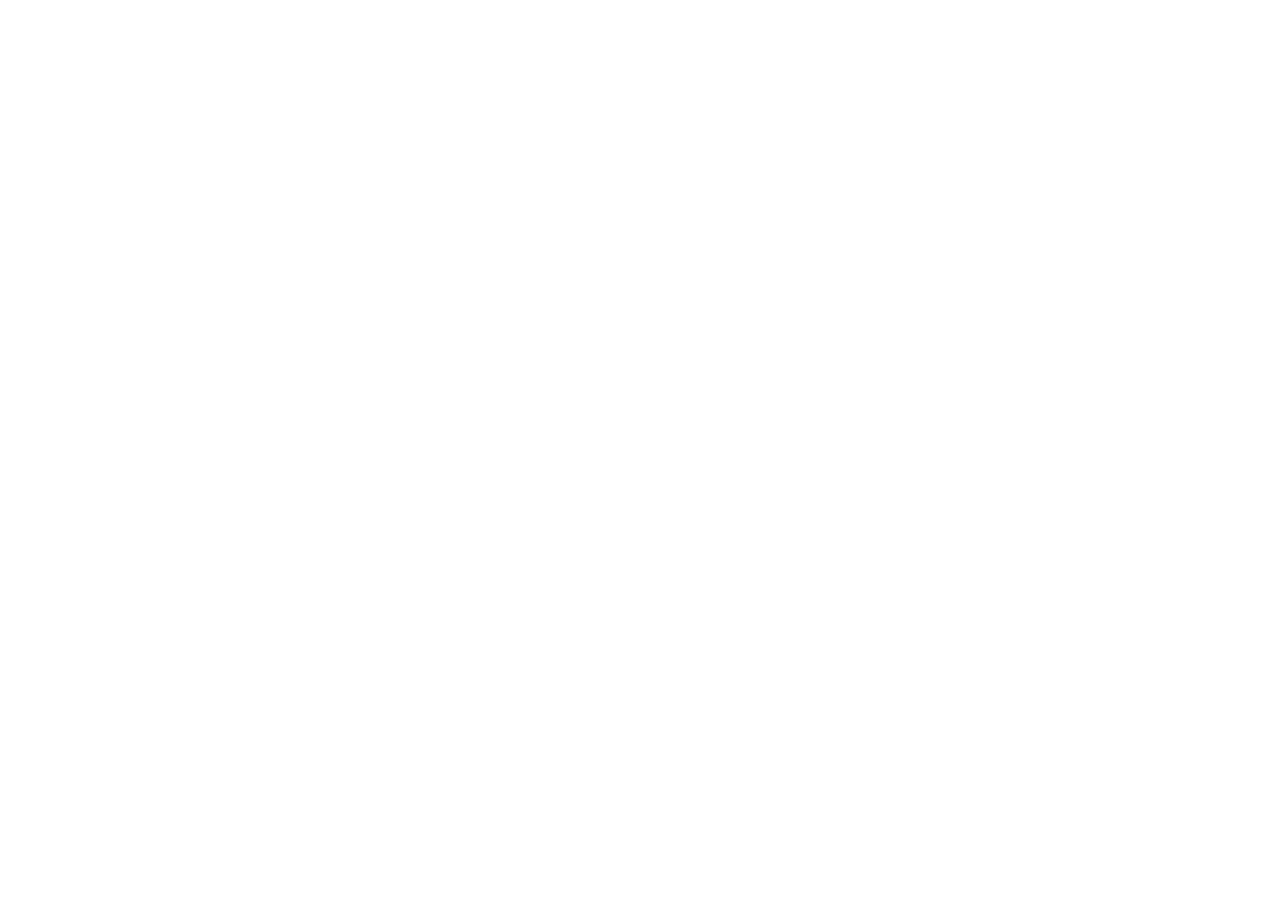
==== index.html @ c26d5386 "init project" ====
<!DOCTYPE html>
<html lang="en">
<head>
    <meta charset="UTF-8">
    <meta http-equiv="X-UA-Compatible" content="IE=edge">
    <meta name="viewport" content="width=device-width, initial-scale=1.0">
    <title>Document</title>
</head>
<body>
    
</body>
</html>
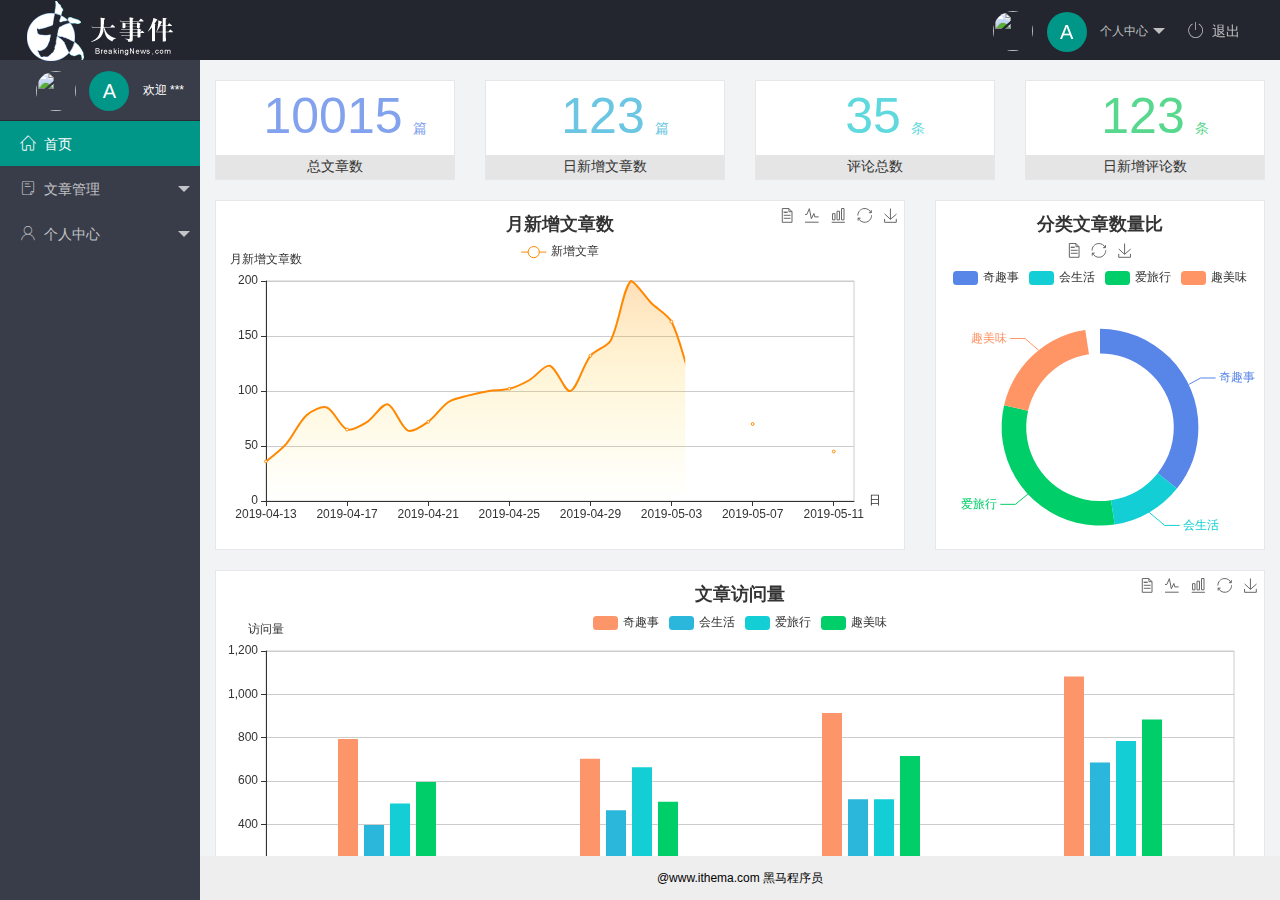
==== commit 03eaab4e: "完成了主页功能的开发" ====
--- a/index.html
+++ b/index.html
@@ -1,12 +1,110 @@
 <!DOCTYPE html>
 <html lang="en">
+
 <head>
     <meta charset="UTF-8">
     <meta http-equiv="X-UA-Compatible" content="IE=edge">
     <meta name="viewport" content="width=device-width, initial-scale=1.0">
     <title>Document</title>
+    <link rel="stylesheet" href="assets/lib/layui/css/layui.css">
+    <link rel="stylesheet" href="assets/css/index.css">
+    <link rel="stylesheet" href="assets/fonts/iconfont.css">
 </head>
+
 <body>
-    
+
+    <body>
+        <div class="layui-layout layui-layout-admin">
+            <div class="layui-header">
+                <div class="layui-logo layui-hide-xs"><img src="/assets/images/logo.png" alt=""></div>
+                <!-- 头部区域（可配合layui 已有的水平导航） -->
+                <ul class="layui-nav layui-layout-left">
+                    <!-- 移动端显示 -->
+                    <li class="layui-nav-item layui-show-xs-inline-block layui-hide-sm" lay-header-event="menuLeft">
+                        <i class="layui-icon layui-icon-spread-left"></i>
+                    </li>
+
+                    <li class="layui-nav-item">
+                        <dl class="layui-nav-child">
+                            <dd><a href="">menu 11</a></dd>
+                            <dd><a href="">menu 22</a></dd>
+                            <dd><a href="">menu 33</a></dd>
+                        </dl>
+                    </li>
+                </ul>
+                <ul class="layui-nav layui-layout-right">
+                    <li class="layui-nav-item layui-hide layui-show-md-inline-block">
+                        <a href="javascript:;" class="userinfo">
+                            <img src="//tva1.sinaimg.cn/crop.0.0.118.118.180/5db11ff4gw1e77d3nqrv8j203b03cweg.jpg"
+                                class="layui-nav-img">
+                                <span class="text-avatar">A</span>
+                            个人中心
+                        </a>
+                        <dl class="layui-nav-child">
+                            <dd><a href="">基本资料</a></dd>
+                            <dd><a href="">更换头像</a></dd>
+                            <dd><a href="">重置密码</a></dd>
+                        </dl>
+                    </li>
+                    <li class="layui-nav-item" lay-header-event="menuRight" lay-unselect>
+                        <a href="javascript:;" id="btnLogout">
+                            <span class="iconfont icon-tuichu"></span>退出
+                        </a>
+                    </li>
+                </ul>
+            </div>
+
+            <div class="layui-side layui-bg-black">
+                <div class="layui-side-scroll">
+                    <!-- 用户图片头像区域 -->
+                    <div class="userinfo">
+                        <img src="//tva1.sinaimg.cn/crop.0.0.118.118.180/5db11ff4gw1e77d3nqrv8j203b03cweg.jpg"
+                            class="layui-nav-img">
+                            <span class="text-avatar">A</span>
+                      <span id="welcome">欢迎 ***</span>
+                    </div>
+                    <!-- 左侧导航区域（可配合layui已有的垂直导航） -->
+                    <ul class="layui-nav layui-nav-tree" lay-filter="test" lay-shrink="all">
+                        <!-- lay-shrink="all保证同一时间展开一个元素 -->
+                        <li class="layui-nav-item layui-this"><a href="/home/dashboard.html" target="fm"><span class="iconfont icon-home"></span>首页</a></li>
+                        <li class="layui-nav-item">
+                            <a class="" href="javascript:;"><span class="iconfont icon-16"></span>文章管理</a>
+                            <dl class="layui-nav-child">
+                                <dd><a href="javascript:;"><i class="layui-icon layui-icon-app"></i> 文章类别</a></dd>
+                                <dd><a href="javascript:;"><i class="layui-icon layui-icon-app"></i> 文章列表</a></dd>
+                                <dd><a href="javascript:;"><i class="layui-icon layui-icon-app"></i> 发布文章</a></dd>
+                            </dl>
+                        </li>
+                        <li class="layui-nav-item">
+                            <a href="javascript:;"><span class="iconfont icon-user"></span>个人中心</a>
+                            <dl class="layui-nav-child">
+                                <dd><a href="javascript:;"><i class="layui-icon layui-icon-app"></i> 基本资料</a></dd>
+                                <dd><a href="javascript:;"><i class="layui-icon layui-icon-app"></i> 更换头像</a></dd>
+                                <dd><a href="javascript:;"><i class="layui-icon layui-icon-app"></i> 重置密码</a></dd>
+                            </dl>
+                        </li>
+      
+                    </ul>
+                </div>
+            </div>
+
+            <div class="layui-body">
+                <!-- 内容主体区域 -->
+                <iframe src="/home/dashboard.html" name="fm" frameborder="0"></iframe>
+            </div>
+
+            <div class="layui-footer">
+                <!-- 底部固定区域 -->
+                @www.ithema.com 黑马程序员
+            </div>
+        </div>
+        <!-- 导入layui的js -->
+        <script src="/assets/lib/layui/layui.all.js"></script>
+        <script src="/assets/lib/jquery.js"></script>
+        <script src="/assets/js/baseAPI.js"></script>
+        <script src="/assets/js/index.js"></script>
+
+    </body>
 </body>
+
 </html>--- a/assets/lib/layui/css/layui.css
+++ b/assets/lib/layui/css/layui.css
@@ -0,0 +1,2 @@
+/** layui-v2.5.5 MIT License By https://www.layui.com */
+ .layui-inline,img{display:inline-block;vertical-align:middle}h1,h2,h3,h4,h5,h6{font-weight:400}.layui-edge,.layui-header,.layui-inline,.layui-main{position:relative}.layui-body,.layui-edge,.layui-elip{overflow:hidden}.layui-btn,.layui-edge,.layui-inline,img{vertical-align:middle}.layui-btn,.layui-disabled,.layui-icon,.layui-unselect{-moz-user-select:none;-webkit-user-select:none;-ms-user-select:none}.layui-elip,.layui-form-checkbox span,.layui-form-pane .layui-form-label{text-overflow:ellipsis;white-space:nowrap}.layui-breadcrumb,.layui-tree-btnGroup{visibility:hidden}blockquote,body,button,dd,div,dl,dt,form,h1,h2,h3,h4,h5,h6,input,li,ol,p,pre,td,textarea,th,ul{margin:0;padding:0;-webkit-tap-highlight-color:rgba(0,0,0,0)}a:active,a:hover{outline:0}img{border:none}li{list-style:none}table{border-collapse:collapse;border-spacing:0}h4,h5,h6{font-size:100%}button,input,optgroup,option,select,textarea{font-family:inherit;font-size:inherit;font-style:inherit;font-weight:inherit;outline:0}pre{white-space:pre-wrap;white-space:-moz-pre-wrap;white-space:-pre-wrap;white-space:-o-pre-wrap;word-wrap:break-word}body{line-height:24px;font:14px Helvetica Neue,Helvetica,PingFang SC,Tahoma,Arial,sans-serif}hr{height:1px;margin:10px 0;border:0;clear:both}a{color:#333;text-decoration:none}a:hover{color:#777}a cite{font-style:normal;*cursor:pointer}.layui-border-box,.layui-border-box *{box-sizing:border-box}.layui-box,.layui-box *{box-sizing:content-box}.layui-clear{clear:both;*zoom:1}.layui-clear:after{content:'\20';clear:both;*zoom:1;display:block;height:0}.layui-inline{*display:inline;*zoom:1}.layui-edge{display:inline-block;width:0;height:0;border-width:6px;border-style:dashed;border-color:transparent}.layui-edge-top{top:-4px;border-bottom-color:#999;border-bottom-style:solid}.layui-edge-right{border-left-color:#999;border-left-style:solid}.layui-edge-bottom{top:2px;border-top-color:#999;border-top-style:solid}.layui-edge-left{border-right-color:#999;border-right-style:solid}.layui-disabled,.layui-disabled:hover{color:#d2d2d2!important;cursor:not-allowed!important}.layui-circle{border-radius:100%}.layui-show{display:block!important}.layui-hide{display:none!important}@font-face{font-family:layui-icon;src:url(../font/iconfont.eot?v=250);src:url(../font/iconfont.eot?v=250#iefix) format('embedded-opentype'),url(../font/iconfont.woff2?v=250) format('woff2'),url(../font/iconfont.woff?v=250) format('woff'),url(../font/iconfont.ttf?v=250) format('truetype'),url(../font/iconfont.svg?v=250#layui-icon) format('svg')}.layui-icon{font-family:layui-icon!important;font-size:16px;font-style:normal;-webkit-font-smoothing:antialiased;-moz-osx-font-smoothing:grayscale}.layui-icon-reply-fill:before{content:"\e611"}.layui-icon-set-fill:before{content:"\e614"}.layui-icon-menu-fill:before{content:"\e60f"}.layui-icon-search:before{content:"\e615"}.layui-icon-share:before{content:"\e641"}.layui-icon-set-sm:before{content:"\e620"}.layui-icon-engine:before{content:"\e628"}.layui-icon-close:before{content:"\1006"}.layui-icon-close-fill:before{content:"\1007"}.layui-icon-chart-screen:before{content:"\e629"}.layui-icon-star:before{content:"\e600"}.layui-icon-circle-dot:before{content:"\e617"}.layui-icon-chat:before{content:"\e606"}.layui-icon-release:before{content:"\e609"}.layui-icon-list:before{content:"\e60a"}.layui-icon-chart:before{content:"\e62c"}.layui-icon-ok-circle:before{content:"\1005"}.layui-icon-layim-theme:before{content:"\e61b"}.layui-icon-table:before{content:"\e62d"}.layui-icon-right:before{content:"\e602"}.layui-icon-left:before{content:"\e603"}.layui-icon-cart-simple:before{content:"\e698"}.layui-icon-face-cry:before{content:"\e69c"}.layui-icon-face-smile:before{content:"\e6af"}.layui-icon-survey:before{content:"\e6b2"}.layui-icon-tree:before{content:"\e62e"}.layui-icon-upload-circle:before{content:"\e62f"}.layui-icon-add-circle:before{content:"\e61f"}.layui-icon-download-circle:before{content:"\e601"}.layui-icon-templeate-1:before{content:"\e630"}.layui-icon-util:before{content:"\e631"}.layui-icon-face-surprised:before{content:"\e664"}.layui-icon-edit:before{content:"\e642"}.layui-icon-speaker:before{content:"\e645"}.layui-icon-down:before{content:"\e61a"}.layui-icon-file:before{content:"\e621"}.layui-icon-layouts:before{content:"\e632"}.layui-icon-rate-half:before{content:"\e6c9"}.layui-icon-add-circle-fine:before{content:"\e608"}.layui-icon-prev-circle:before{content:"\e633"}.layui-icon-read:before{content:"\e705"}.layui-icon-404:before{content:"\e61c"}.layui-icon-carousel:before{content:"\e634"}.layui-icon-help:before{content:"\e607"}.layui-icon-code-circle:before{content:"\e635"}.layui-icon-water:before{content:"\e636"}.layui-icon-username:before{content:"\e66f"}.layui-icon-find-fill:before{content:"\e670"}.layui-icon-about:before{content:"\e60b"}.layui-icon-location:before{content:"\e715"}.layui-icon-up:before{content:"\e619"}.layui-icon-pause:before{content:"\e651"}.layui-icon-date:before{content:"\e637"}.layui-icon-layim-uploadfile:before{content:"\e61d"}.layui-icon-delete:before{content:"\e640"}.layui-icon-play:before{content:"\e652"}.layui-icon-top:before{content:"\e604"}.layui-icon-friends:before{content:"\e612"}.layui-icon-refresh-3:before{content:"\e9aa"}.layui-icon-ok:before{content:"\e605"}.layui-icon-layer:before{content:"\e638"}.layui-icon-face-smile-fine:before{content:"\e60c"}.layui-icon-dollar:before{content:"\e659"}.layui-icon-group:before{content:"\e613"}.layui-icon-layim-download:before{content:"\e61e"}.layui-icon-picture-fine:before{content:"\e60d"}.layui-icon-link:before{content:"\e64c"}.layui-icon-diamond:before{content:"\e735"}.layui-icon-log:before{content:"\e60e"}.layui-icon-rate-solid:before{content:"\e67a"}.layui-icon-fonts-del:before{content:"\e64f"}.layui-icon-unlink:before{content:"\e64d"}.layui-icon-fonts-clear:before{content:"\e639"}.layui-icon-triangle-r:before{content:"\e623"}.layui-icon-circle:before{content:"\e63f"}.layui-icon-radio:before{content:"\e643"}.layui-icon-align-center:before{content:"\e647"}.layui-icon-align-right:before{content:"\e648"}.layui-icon-align-left:before{content:"\e649"}.layui-icon-loading-1:before{content:"\e63e"}.layui-icon-return:before{content:"\e65c"}.layui-icon-fonts-strong:before{content:"\e62b"}.layui-icon-upload:before{content:"\e67c"}.layui-icon-dialogue:before{content:"\e63a"}.layui-icon-video:before{content:"\e6ed"}.layui-icon-headset:before{content:"\e6fc"}.layui-icon-cellphone-fine:before{content:"\e63b"}.layui-icon-add-1:before{content:"\e654"}.layui-icon-face-smile-b:before{content:"\e650"}.layui-icon-fonts-html:before{content:"\e64b"}.layui-icon-form:before{content:"\e63c"}.layui-icon-cart:before{content:"\e657"}.layui-icon-camera-fill:before{content:"\e65d"}.layui-icon-tabs:before{content:"\e62a"}.layui-icon-fonts-code:before{content:"\e64e"}.layui-icon-fire:before{content:"\e756"}.layui-icon-set:before{content:"\e716"}.layui-icon-fonts-u:before{content:"\e646"}.layui-icon-triangle-d:before{content:"\e625"}.layui-icon-tips:before{content:"\e702"}.layui-icon-picture:before{content:"\e64a"}.layui-icon-more-vertical:before{content:"\e671"}.layui-icon-flag:before{content:"\e66c"}.layui-icon-loading:before{content:"\e63d"}.layui-icon-fonts-i:before{content:"\e644"}.layui-icon-refresh-1:before{content:"\e666"}.layui-icon-rmb:before{content:"\e65e"}.layui-icon-home:before{content:"\e68e"}.layui-icon-user:before{content:"\e770"}.layui-icon-notice:before{content:"\e667"}.layui-icon-login-weibo:before{content:"\e675"}.layui-icon-voice:before{content:"\e688"}.layui-icon-upload-drag:before{content:"\e681"}.layui-icon-login-qq:before{content:"\e676"}.layui-icon-snowflake:before{content:"\e6b1"}.layui-icon-file-b:before{content:"\e655"}.layui-icon-template:before{content:"\e663"}.layui-icon-auz:before{content:"\e672"}.layui-icon-console:before{content:"\e665"}.layui-icon-app:before{content:"\e653"}.layui-icon-prev:before{content:"\e65a"}.layui-icon-website:before{content:"\e7ae"}.layui-icon-next:before{content:"\e65b"}.layui-icon-component:before{content:"\e857"}.layui-icon-more:before{content:"\e65f"}.layui-icon-login-wechat:before{content:"\e677"}.layui-icon-shrink-right:before{content:"\e668"}.layui-icon-spread-left:before{content:"\e66b"}.layui-icon-camera:before{content:"\e660"}.layui-icon-note:before{content:"\e66e"}.layui-icon-refresh:before{content:"\e669"}.layui-icon-female:before{content:"\e661"}.layui-icon-male:before{content:"\e662"}.layui-icon-password:before{content:"\e673"}.layui-icon-senior:before{content:"\e674"}.layui-icon-theme:before{content:"\e66a"}.layui-icon-tread:before{content:"\e6c5"}.layui-icon-praise:before{content:"\e6c6"}.layui-icon-star-fill:before{content:"\e658"}.layui-icon-rate:before{content:"\e67b"}.layui-icon-template-1:before{content:"\e656"}.layui-icon-vercode:before{content:"\e679"}.layui-icon-cellphone:before{content:"\e678"}.layui-icon-screen-full:before{content:"\e622"}.layui-icon-screen-restore:before{content:"\e758"}.layui-icon-cols:before{content:"\e610"}.layui-icon-export:before{content:"\e67d"}.layui-icon-print:before{content:"\e66d"}.layui-icon-slider:before{content:"\e714"}.layui-icon-addition:before{content:"\e624"}.layui-icon-subtraction:before{content:"\e67e"}.layui-icon-service:before{content:"\e626"}.layui-icon-transfer:before{content:"\e691"}.layui-main{width:1140px;margin:0 auto}.layui-header{z-index:1000;height:60px}.layui-header a:hover{transition:all .5s;-webkit-transition:all .5s}.layui-side{position:fixed;left:0;top:0;bottom:0;z-index:999;width:200px;overflow-x:hidden}.layui-side-scroll{position:relative;width:220px;height:100%;overflow-x:hidden}.layui-body{position:absolute;left:200px;right:0;top:0;bottom:0;z-index:998;width:auto;overflow-y:auto;box-sizing:border-box}.layui-layout-body{overflow:hidden}.layui-layout-admin .layui-header{background-color:#23262E}.layui-layout-admin .layui-side{top:60px;width:200px;overflow-x:hidden}.layui-layout-admin .layui-body{position:fixed;top:60px;bottom:44px}.layui-layout-admin .layui-main{width:auto;margin:0 15px}.layui-layout-admin .layui-footer{position:fixed;left:200px;right:0;bottom:0;height:44px;line-height:44px;padding:0 15px;background-color:#eee}.layui-layout-admin .layui-logo{position:absolute;left:0;top:0;width:200px;height:100%;line-height:60px;text-align:center;color:#009688;font-size:16px}.layui-layout-admin .layui-header .layui-nav{background:0 0}.layui-layout-left{position:absolute!important;left:200px;top:0}.layui-layout-right{position:absolute!important;right:0;top:0}.layui-container{position:relative;margin:0 auto;padding:0 15px;box-sizing:border-box}.layui-fluid{position:relative;margin:0 auto;padding:0 15px}.layui-row:after,.layui-row:before{content:'';display:block;clear:both}.layui-col-lg1,.layui-col-lg10,.layui-col-lg11,.layui-col-lg12,.layui-col-lg2,.layui-col-lg3,.layui-col-lg4,.layui-col-lg5,.layui-col-lg6,.layui-col-lg7,.layui-col-lg8,.layui-col-lg9,.layui-col-md1,.layui-col-md10,.layui-col-md11,.layui-col-md12,.layui-col-md2,.layui-col-md3,.layui-col-md4,.layui-col-md5,.layui-col-md6,.layui-col-md7,.layui-col-md8,.layui-col-md9,.layui-col-sm1,.layui-col-sm10,.layui-col-sm11,.layui-col-sm12,.layui-col-sm2,.layui-col-sm3,.layui-col-sm4,.layui-col-sm5,.layui-col-sm6,.layui-col-sm7,.layui-col-sm8,.layui-col-sm9,.layui-col-xs1,.layui-col-xs10,.layui-col-xs11,.layui-col-xs12,.layui-col-xs2,.layui-col-xs3,.layui-col-xs4,.layui-col-xs5,.layui-col-xs6,.layui-col-xs7,.layui-col-xs8,.layui-col-xs9{position:relative;display:block;box-sizing:border-box}.layui-col-xs1,.layui-col-xs10,.layui-col-xs11,.layui-col-xs12,.layui-col-xs2,.layui-col-xs3,.layui-col-xs4,.layui-col-xs5,.layui-col-xs6,.layui-col-xs7,.layui-col-xs8,.layui-col-xs9{float:left}.layui-col-xs1{width:8.33333333%}.layui-col-xs2{width:16.66666667%}.layui-col-xs3{width:25%}.layui-col-xs4{width:33.33333333%}.layui-col-xs5{width:41.66666667%}.layui-col-xs6{width:50%}.layui-col-xs7{width:58.33333333%}.layui-col-xs8{width:66.66666667%}.layui-col-xs9{width:75%}.layui-col-xs10{width:83.33333333%}.layui-col-xs11{width:91.66666667%}.layui-col-xs12{width:100%}.layui-col-xs-offset1{margin-left:8.33333333%}.layui-col-xs-offset2{margin-left:16.66666667%}.layui-col-xs-offset3{margin-left:25%}.layui-col-xs-offset4{margin-left:33.33333333%}.layui-col-xs-offset5{margin-left:41.66666667%}.layui-col-xs-offset6{margin-left:50%}.layui-col-xs-offset7{margin-left:58.33333333%}.layui-col-xs-offset8{margin-left:66.66666667%}.layui-col-xs-offset9{margin-left:75%}.layui-col-xs-offset10{margin-left:83.33333333%}.layui-col-xs-offset11{margin-left:91.66666667%}.layui-col-xs-offset12{margin-left:100%}@media screen and (max-width:768px){.layui-hide-xs{display:none!important}.layui-show-xs-block{display:block!important}.layui-show-xs-inline{display:inline!important}.layui-show-xs-inline-block{display:inline-block!important}}@media screen and (min-width:768px){.layui-container{width:750px}.layui-hide-sm{display:none!important}.layui-show-sm-block{display:block!important}.layui-show-sm-inline{display:inline!important}.layui-show-sm-inline-block{display:inline-block!important}.layui-col-sm1,.layui-col-sm10,.layui-col-sm11,.layui-col-sm12,.layui-col-sm2,.layui-col-sm3,.layui-col-sm4,.layui-col-sm5,.layui-col-sm6,.layui-col-sm7,.layui-col-sm8,.layui-col-sm9{float:left}.layui-col-sm1{width:8.33333333%}.layui-col-sm2{width:16.66666667%}.layui-col-sm3{width:25%}.layui-col-sm4{width:33.33333333%}.layui-col-sm5{width:41.66666667%}.layui-col-sm6{width:50%}.layui-col-sm7{width:58.33333333%}.layui-col-sm8{width:66.66666667%}.layui-col-sm9{width:75%}.layui-col-sm10{width:83.33333333%}.layui-col-sm11{width:91.66666667%}.layui-col-sm12{width:100%}.layui-col-sm-offset1{margin-left:8.33333333%}.layui-col-sm-offset2{margin-left:16.66666667%}.layui-col-sm-offset3{margin-left:25%}.layui-col-sm-offset4{margin-left:33.33333333%}.layui-col-sm-offset5{margin-left:41.66666667%}.layui-col-sm-offset6{margin-left:50%}.layui-col-sm-offset7{margin-left:58.33333333%}.layui-col-sm-offset8{margin-left:66.66666667%}.layui-col-sm-offset9{margin-left:75%}.layui-col-sm-offset10{margin-left:83.33333333%}.layui-col-sm-offset11{margin-left:91.66666667%}.layui-col-sm-offset12{margin-left:100%}}@media screen and (min-width:992px){.layui-container{width:970px}.layui-hide-md{display:none!important}.layui-show-md-block{display:block!important}.layui-show-md-inline{display:inline!important}.layui-show-md-inline-block{display:inline-block!important}.layui-col-md1,.layui-col-md10,.layui-col-md11,.layui-col-md12,.layui-col-md2,.layui-col-md3,.layui-col-md4,.layui-col-md5,.layui-col-md6,.layui-col-md7,.layui-col-md8,.layui-col-md9{float:left}.layui-col-md1{width:8.33333333%}.layui-col-md2{width:16.66666667%}.layui-col-md3{width:25%}.layui-col-md4{width:33.33333333%}.layui-col-md5{width:41.66666667%}.layui-col-md6{width:50%}.layui-col-md7{width:58.33333333%}.layui-col-md8{width:66.66666667%}.layui-col-md9{width:75%}.layui-col-md10{width:83.33333333%}.layui-col-md11{width:91.66666667%}.layui-col-md12{width:100%}.layui-col-md-offset1{margin-left:8.33333333%}.layui-col-md-offset2{margin-left:16.66666667%}.layui-col-md-offset3{margin-left:25%}.layui-col-md-offset4{margin-left:33.33333333%}.layui-col-md-offset5{margin-left:41.66666667%}.layui-col-md-offset6{margin-left:50%}.layui-col-md-offset7{margin-left:58.33333333%}.layui-col-md-offset8{margin-left:66.66666667%}.layui-col-md-offset9{margin-left:75%}.layui-col-md-offset10{margin-left:83.33333333%}.layui-col-md-offset11{margin-left:91.66666667%}.layui-col-md-offset12{margin-left:100%}}@media screen and (min-width:1200px){.layui-container{width:1170px}.layui-hide-lg{display:none!important}.layui-show-lg-block{display:block!important}.layui-show-lg-inline{display:inline!important}.layui-show-lg-inline-block{display:inline-block!important}.layui-col-lg1,.layui-col-lg10,.layui-col-lg11,.layui-col-lg12,.layui-col-lg2,.layui-col-lg3,.layui-col-lg4,.layui-col-lg5,.layui-col-lg6,.layui-col-lg7,.layui-col-lg8,.layui-col-lg9{float:left}.layui-col-lg1{width:8.33333333%}.layui-col-lg2{width:16.66666667%}.layui-col-lg3{width:25%}.layui-col-lg4{width:33.33333333%}.layui-col-lg5{width:41.66666667%}.layui-col-lg6{width:50%}.layui-col-lg7{width:58.33333333%}.layui-col-lg8{width:66.66666667%}.layui-col-lg9{width:75%}.layui-col-lg10{width:83.33333333%}.layui-col-lg11{width:91.66666667%}.layui-col-lg12{width:100%}.layui-col-lg-offset1{margin-left:8.33333333%}.layui-col-lg-offset2{margin-left:16.66666667%}.layui-col-lg-offset3{margin-left:25%}.layui-col-lg-offset4{margin-left:33.33333333%}.layui-col-lg-offset5{margin-left:41.66666667%}.layui-col-lg-offset6{margin-left:50%}.layui-col-lg-offset7{margin-left:58.33333333%}.layui-col-lg-offset8{margin-left:66.66666667%}.layui-col-lg-offset9{margin-left:75%}.layui-col-lg-offset10{margin-left:83.33333333%}.layui-col-lg-offset11{margin-left:91.66666667%}.layui-col-lg-offset12{margin-left:100%}}.layui-col-space1{margin:-.5px}.layui-col-space1>*{padding:.5px}.layui-col-space3{margin:-1.5px}.layui-col-space3>*{padding:1.5px}.layui-col-space5{margin:-2.5px}.layui-col-space5>*{padding:2.5px}.layui-col-space8{margin:-3.5px}.layui-col-space8>*{padding:3.5px}.layui-col-space10{margin:-5px}.layui-col-space10>*{padding:5px}.layui-col-space12{margin:-6px}.layui-col-space12>*{padding:6px}.layui-col-space15{margin:-7.5px}.layui-col-space15>*{padding:7.5px}.layui-col-space18{margin:-9px}.layui-col-space18>*{padding:9px}.layui-col-space20{margin:-10px}.layui-col-space20>*{padding:10px}.layui-col-space22{margin:-11px}.layui-col-space22>*{padding:11px}.layui-col-space25{margin:-12.5px}.layui-col-space25>*{padding:12.5px}.layui-col-space30{margin:-15px}.layui-col-space30>*{padding:15px}.layui-btn,.layui-input,.layui-select,.layui-textarea,.layui-upload-button{outline:0;-webkit-appearance:none;transition:all .3s;-webkit-transition:all .3s;box-sizing:border-box}.layui-elem-quote{margin-bottom:10px;padding:15px;line-height:22px;border-left:5px solid #009688;border-radius:0 2px 2px 0;background-color:#f2f2f2}.layui-quote-nm{border-style:solid;border-width:1px 1px 1px 5px;background:0 0}.layui-elem-field{margin-bottom:10px;padding:0;border-width:1px;border-style:solid}.layui-elem-field legend{margin-left:20px;padding:0 10px;font-size:20px;font-weight:300}.layui-field-title{margin:10px 0 20px;border-width:1px 0 0}.layui-field-box{padding:10px 15px}.layui-field-title .layui-field-box{padding:10px 0}.layui-progress{position:relative;height:6px;border-radius:20px;background-color:#e2e2e2}.layui-progress-bar{position:absolute;left:0;top:0;width:0;max-width:100%;height:6px;border-radius:20px;text-align:right;background-color:#5FB878;transition:all .3s;-webkit-transition:all .3s}.layui-progress-big,.layui-progress-big .layui-progress-bar{height:18px;line-height:18px}.layui-progress-text{position:relative;top:-20px;line-height:18px;font-size:12px;color:#666}.layui-progress-big .layui-progress-text{position:static;padding:0 10px;color:#fff}.layui-collapse{border-width:1px;border-style:solid;border-radius:2px}.layui-colla-content,.layui-colla-item{border-top-width:1px;border-top-style:solid}.layui-colla-item:first-child{border-top:none}.layui-colla-title{position:relative;height:42px;line-height:42px;padding:0 15px 0 35px;color:#333;background-color:#f2f2f2;cursor:pointer;font-size:14px;overflow:hidden}.layui-colla-content{display:none;padding:10px 15px;line-height:22px;color:#666}.layui-colla-icon{position:absolute;left:15px;top:0;font-size:14px}.layui-card{margin-bottom:15px;border-radius:2px;background-color:#fff;box-shadow:0 1px 2px 0 rgba(0,0,0,.05)}.layui-card:last-child{margin-bottom:0}.layui-card-header{position:relative;height:42px;line-height:42px;padding:0 15px;border-bottom:1px solid #f6f6f6;color:#333;border-radius:2px 2px 0 0;font-size:14px}.layui-bg-black,.layui-bg-blue,.layui-bg-cyan,.layui-bg-green,.layui-bg-orange,.layui-bg-red{color:#fff!important}.layui-card-body{position:relative;padding:10px 15px;line-height:24px}.layui-card-body[pad15]{padding:15px}.layui-card-body[pad20]{padding:20px}.layui-card-body .layui-table{margin:5px 0}.layui-card .layui-tab{margin:0}.layui-panel-window{position:relative;padding:15px;border-radius:0;border-top:5px solid #E6E6E6;background-color:#fff}.layui-auxiliar-moving{position:fixed;left:0;right:0;top:0;bottom:0;width:100%;height:100%;background:0 0;z-index:9999999999}.layui-form-label,.layui-form-mid,.layui-form-select,.layui-input-block,.layui-input-inline,.layui-textarea{position:relative}.layui-bg-red{background-color:#FF5722!important}.layui-bg-orange{background-color:#FFB800!important}.layui-bg-green{background-color:#009688!important}.layui-bg-cyan{background-color:#2F4056!important}.layui-bg-blue{background-color:#1E9FFF!important}.layui-bg-black{background-color:#393D49!important}.layui-bg-gray{background-color:#eee!important;color:#666!important}.layui-badge-rim,.layui-colla-content,.layui-colla-item,.layui-collapse,.layui-elem-field,.layui-form-pane .layui-form-item[pane],.layui-form-pane .layui-form-label,.layui-input,.layui-layedit,.layui-layedit-tool,.layui-quote-nm,.layui-select,.layui-tab-bar,.layui-tab-card,.layui-tab-title,.layui-tab-title .layui-this:after,.layui-textarea{border-color:#e6e6e6}.layui-timeline-item:before,hr{background-color:#e6e6e6}.layui-text{line-height:22px;font-size:14px;color:#666}.layui-text h1,.layui-text h2,.layui-text h3{font-weight:500;color:#333}.layui-text h1{font-size:30px}.layui-text h2{font-size:24px}.layui-text h3{font-size:18px}.layui-text a:not(.layui-btn){color:#01AAED}.layui-text a:not(.layui-btn):hover{text-decoration:underline}.layui-text ul{padding:5px 0 5px 15px}.layui-text ul li{margin-top:5px;list-style-type:disc}.layui-text em,.layui-word-aux{color:#999!important;padding:0 5px!important}.layui-btn{display:inline-block;height:38px;line-height:38px;padding:0 18px;background-color:#009688;color:#fff;white-space:nowrap;text-align:center;font-size:14px;border:none;border-radius:2px;cursor:pointer}.layui-btn:hover{opacity:.8;filter:alpha(opacity=80);color:#fff}.layui-btn:active{opacity:1;filter:alpha(opacity=100)}.layui-btn+.layui-btn{margin-left:10px}.layui-btn-container{font-size:0}.layui-btn-container .layui-btn{margin-right:10px;margin-bottom:10px}.layui-btn-container .layui-btn+.layui-btn{margin-left:0}.layui-table .layui-btn-container .layui-btn{margin-bottom:9px}.layui-btn-radius{border-radius:100px}.layui-btn .layui-icon{margin-right:3px;font-size:18px;vertical-align:bottom;vertical-align:middle\9}.layui-btn-primary{border:1px solid #C9C9C9;background-color:#fff;color:#555}.layui-btn-primary:hover{border-color:#009688;color:#333}.layui-btn-normal{background-color:#1E9FFF}.layui-btn-warm{background-color:#FFB800}.layui-btn-danger{background-color:#FF5722}.layui-btn-checked{background-color:#5FB878}.layui-btn-disabled,.layui-btn-disabled:active,.layui-btn-disabled:hover{border:1px solid #e6e6e6;background-color:#FBFBFB;color:#C9C9C9;cursor:not-allowed;opacity:1}.layui-btn-lg{height:44px;line-height:44px;padding:0 25px;font-size:16px}.layui-btn-sm{height:30px;line-height:30px;padding:0 10px;font-size:12px}.layui-btn-sm i{font-size:16px!important}.layui-btn-xs{height:22px;line-height:22px;padding:0 5px;font-size:12px}.layui-btn-xs i{font-size:14px!important}.layui-btn-group{display:inline-block;vertical-align:middle;font-size:0}.layui-btn-group .layui-btn{margin-left:0!important;margin-right:0!important;border-left:1px solid rgba(255,255,255,.5);border-radius:0}.layui-btn-group .layui-btn-primary{border-left:none}.layui-btn-group .layui-btn-primary:hover{border-color:#C9C9C9;color:#009688}.layui-btn-group .layui-btn:first-child{border-left:none;border-radius:2px 0 0 2px}.layui-btn-group .layui-btn-primary:first-child{border-left:1px solid #c9c9c9}.layui-btn-group .layui-btn:last-child{border-radius:0 2px 2px 0}.layui-btn-group .layui-btn+.layui-btn{margin-left:0}.layui-btn-group+.layui-btn-group{margin-left:10px}.layui-btn-fluid{width:100%}.layui-input,.layui-select,.layui-textarea{height:38px;line-height:1.3;line-height:38px\9;border-width:1px;border-style:solid;background-color:#fff;border-radius:2px}.layui-input::-webkit-input-placeholder,.layui-select::-webkit-input-placeholder,.layui-textarea::-webkit-input-placeholder{line-height:1.3}.layui-input,.layui-textarea{display:block;width:100%;padding-left:10px}.layui-input:hover,.layui-textarea:hover{border-color:#D2D2D2!important}.layui-input:focus,.layui-textarea:focus{border-color:#C9C9C9!important}.layui-textarea{min-height:100px;height:auto;line-height:20px;padding:6px 10px;resize:vertical}.layui-select{padding:0 10px}.layui-form input[type=checkbox],.layui-form input[type=radio],.layui-form select{display:none}.layui-form [lay-ignore]{display:initial}.layui-form-item{margin-bottom:15px;clear:both;*zoom:1}.layui-form-item:after{content:'\20';clear:both;*zoom:1;display:block;height:0}.layui-form-label{float:left;display:block;padding:9px 15px;width:80px;font-weight:400;line-height:20px;text-align:right}.layui-form-label-col{display:block;float:none;padding:9px 0;line-height:20px;text-align:left}.layui-form-item .layui-inline{margin-bottom:5px;margin-right:10px}.layui-input-block{margin-left:110px;min-height:36px}.layui-input-inline{display:inline-block;vertical-align:middle}.layui-form-item .layui-input-inline{float:left;width:190px;margin-right:10px}.layui-form-text .layui-input-inline{width:auto}.layui-form-mid{float:left;display:block;padding:9px 0!important;line-height:20px;margin-right:10px}.layui-form-danger+.layui-form-select .layui-input,.layui-form-danger:focus{border-color:#FF5722!important}.layui-form-select .layui-input{padding-right:30px;cursor:pointer}.layui-form-select .layui-edge{position:absolute;right:10px;top:50%;margin-top:-3px;cursor:pointer;border-width:6px;border-top-color:#c2c2c2;border-top-style:solid;transition:all .3s;-webkit-transition:all .3s}.layui-form-select dl{display:none;position:absolute;left:0;top:42px;padding:5px 0;z-index:899;min-width:100%;border:1px solid #d2d2d2;max-height:300px;overflow-y:auto;background-color:#fff;border-radius:2px;box-shadow:0 2px 4px rgba(0,0,0,.12);box-sizing:border-box}.layui-form-select dl dd,.layui-form-select dl dt{padding:0 10px;line-height:36px;white-space:nowrap;overflow:hidden;text-overflow:ellipsis}.layui-form-select dl dt{font-size:12px;color:#999}.layui-form-select dl dd{cursor:pointer}.layui-form-select dl dd:hover{background-color:#f2f2f2;-webkit-transition:.5s all;transition:.5s all}.layui-form-select .layui-select-group dd{padding-left:20px}.layui-form-select dl dd.layui-select-tips{padding-left:10px!important;color:#999}.layui-form-select dl dd.layui-this{background-color:#5FB878;color:#fff}.layui-form-checkbox,.layui-form-select dl dd.layui-disabled{background-color:#fff}.layui-form-selected dl{display:block}.layui-form-checkbox,.layui-form-checkbox *,.layui-form-switch{display:inline-block;vertical-align:middle}.layui-form-selected .layui-edge{margin-top:-9px;-webkit-transform:rotate(180deg);transform:rotate(180deg);margin-top:-3px\9}:root .layui-form-selected .layui-edge{margin-top:-9px\0/IE9}.layui-form-selectup dl{top:auto;bottom:42px}.layui-select-none{margin:5px 0;text-align:center;color:#999}.layui-select-disabled .layui-disabled{border-color:#eee!important}.layui-select-disabled .layui-edge{border-top-color:#d2d2d2}.layui-form-checkbox{position:relative;height:30px;line-height:30px;margin-right:10px;padding-right:30px;cursor:pointer;font-size:0;-webkit-transition:.1s linear;transition:.1s linear;box-sizing:border-box}.layui-form-checkbox span{padding:0 10px;height:100%;font-size:14px;border-radius:2px 0 0 2px;background-color:#d2d2d2;color:#fff;overflow:hidden}.layui-form-checkbox:hover span{background-color:#c2c2c2}.layui-form-checkbox i{position:absolute;right:0;top:0;width:30px;height:28px;border:1px solid #d2d2d2;border-left:none;border-radius:0 2px 2px 0;color:#fff;font-size:20px;text-align:center}.layui-form-checkbox:hover i{border-color:#c2c2c2;color:#c2c2c2}.layui-form-checked,.layui-form-checked:hover{border-color:#5FB878}.layui-form-checked span,.layui-form-checked:hover span{background-color:#5FB878}.layui-form-checked i,.layui-form-checked:hover i{color:#5FB878}.layui-form-item .layui-form-checkbox{margin-top:4px}.layui-form-checkbox[lay-skin=primary]{height:auto!important;line-height:normal!important;min-width:18px;min-height:18px;border:none!important;margin-right:0;padding-left:28px;padding-right:0;background:0 0}.layui-form-checkbox[lay-skin=primary] span{padding-left:0;padding-right:15px;line-height:18px;background:0 0;color:#666}.layui-form-checkbox[lay-skin=primary] i{right:auto;left:0;width:16px;height:16px;line-height:16px;border:1px solid #d2d2d2;font-size:12px;border-radius:2px;background-color:#fff;-webkit-transition:.1s linear;transition:.1s linear}.layui-form-checkbox[lay-skin=primary]:hover i{border-color:#5FB878;color:#fff}.layui-form-checked[lay-skin=primary] i{border-color:#5FB878!important;background-color:#5FB878;color:#fff}.layui-checkbox-disbaled[lay-skin=primary] span{background:0 0!important;color:#c2c2c2}.layui-checkbox-disbaled[lay-skin=primary]:hover i{border-color:#d2d2d2}.layui-form-item .layui-form-checkbox[lay-skin=primary]{margin-top:10px}.layui-form-switch{position:relative;height:22px;line-height:22px;min-width:35px;padding:0 5px;margin-top:8px;border:1px solid #d2d2d2;border-radius:20px;cursor:pointer;background-color:#fff;-webkit-transition:.1s linear;transition:.1s linear}.layui-form-switch i{position:absolute;left:5px;top:3px;width:16px;height:16px;border-radius:20px;background-color:#d2d2d2;-webkit-transition:.1s linear;transition:.1s linear}.layui-form-switch em{position:relative;top:0;width:25px;margin-left:21px;padding:0!important;text-align:center!important;color:#999!important;font-style:normal!important;font-size:12px}.layui-form-onswitch{border-color:#5FB878;background-color:#5FB878}.layui-checkbox-disbaled,.layui-checkbox-disbaled i{border-color:#e2e2e2!important}.layui-form-onswitch i{left:100%;margin-left:-21px;background-color:#fff}.layui-form-onswitch em{margin-left:5px;margin-right:21px;color:#fff!important}.layui-checkbox-disbaled span{background-color:#e2e2e2!important}.layui-checkbox-disbaled:hover i{color:#fff!important}[lay-radio]{display:none}.layui-form-radio,.layui-form-radio *{display:inline-block;vertical-align:middle}.layui-form-radio{line-height:28px;margin:6px 10px 0 0;padding-right:10px;cursor:pointer;font-size:0}.layui-form-radio *{font-size:14px}.layui-form-radio>i{margin-right:8px;font-size:22px;color:#c2c2c2}.layui-form-radio>i:hover,.layui-form-radioed>i{color:#5FB878}.layui-radio-disbaled>i{color:#e2e2e2!important}.layui-form-pane .layui-form-label{width:110px;padding:8px 15px;height:38px;line-height:20px;border-width:1px;border-style:solid;border-radius:2px 0 0 2px;text-align:center;background-color:#FBFBFB;overflow:hidden;box-sizing:border-box}.layui-form-pane .layui-input-inline{margin-left:-1px}.layui-form-pane .layui-input-block{margin-left:110px;left:-1px}.layui-form-pane .layui-input{border-radius:0 2px 2px 0}.layui-form-pane .layui-form-text .layui-form-label{float:none;width:100%;border-radius:2px;box-sizing:border-box;text-align:left}.layui-form-pane .layui-form-text .layui-input-inline{display:block;margin:0;top:-1px;clear:both}.layui-form-pane .layui-form-text .layui-input-block{margin:0;left:0;top:-1px}.layui-form-pane .layui-form-text .layui-textarea{min-height:100px;border-radius:0 0 2px 2px}.layui-form-pane .layui-form-checkbox{margin:4px 0 4px 10px}.layui-form-pane .layui-form-radio,.layui-form-pane .layui-form-switch{margin-top:6px;margin-left:10px}.layui-form-pane .layui-form-item[pane]{position:relative;border-width:1px;border-style:solid}.layui-form-pane .layui-form-item[pane] .layui-form-label{position:absolute;left:0;top:0;height:100%;border-width:0 1px 0 0}.layui-form-pane .layui-form-item[pane] .layui-input-inline{margin-left:110px}@media screen and (max-width:450px){.layui-form-item .layui-form-label{text-overflow:ellipsis;overflow:hidden;white-space:nowrap}.layui-form-item .layui-inline{display:block;margin-right:0;margin-bottom:20px;clear:both}.layui-form-item .layui-inline:after{content:'\20';clear:both;display:block;height:0}.layui-form-item .layui-input-inline{display:block;float:none;left:-3px;width:auto;margin:0 0 10px 112px}.layui-form-item .layui-input-inline+.layui-form-mid{margin-left:110px;top:-5px;padding:0}.layui-form-item .layui-form-checkbox{margin-right:5px;margin-bottom:5px}}.layui-layedit{border-width:1px;border-style:solid;border-radius:2px}.layui-layedit-tool{padding:3px 5px;border-bottom-width:1px;border-bottom-style:solid;font-size:0}.layedit-tool-fixed{position:fixed;top:0;border-top:1px solid #e2e2e2}.layui-layedit-tool .layedit-tool-mid,.layui-layedit-tool .layui-icon{display:inline-block;vertical-align:middle;text-align:center;font-size:14px}.layui-layedit-tool .layui-icon{position:relative;width:32px;height:30px;line-height:30px;margin:3px 5px;color:#777;cursor:pointer;border-radius:2px}.layui-layedit-tool .layui-icon:hover{color:#393D49}.layui-layedit-tool .layui-icon:active{color:#000}.layui-layedit-tool .layedit-tool-active{background-color:#e2e2e2;color:#000}.layui-layedit-tool .layui-disabled,.layui-layedit-tool .layui-disabled:hover{color:#d2d2d2;cursor:not-allowed}.layui-layedit-tool .layedit-tool-mid{width:1px;height:18px;margin:0 10px;background-color:#d2d2d2}.layedit-tool-html{width:50px!important;font-size:30px!important}.layedit-tool-b,.layedit-tool-code,.layedit-tool-help{font-size:16px!important}.layedit-tool-d,.layedit-tool-face,.layedit-tool-image,.layedit-tool-unlink{font-size:18px!important}.layedit-tool-image input{position:absolute;font-size:0;left:0;top:0;width:100%;height:100%;opacity:.01;filter:Alpha(opacity=1);cursor:pointer}.layui-layedit-iframe iframe{display:block;width:100%}#LAY_layedit_code{overflow:hidden}.layui-laypage{display:inline-block;*display:inline;*zoom:1;vertical-align:middle;margin:10px 0;font-size:0}.layui-laypage>a:first-child,.layui-laypage>a:first-child em{border-radius:2px 0 0 2px}.layui-laypage>a:last-child,.layui-laypage>a:last-child em{border-radius:0 2px 2px 0}.layui-laypage>:first-child{margin-left:0!important}.layui-laypage>:last-child{margin-right:0!important}.layui-laypage a,.layui-laypage button,.layui-laypage input,.layui-laypage select,.layui-laypage span{border:1px solid #e2e2e2}.layui-laypage a,.layui-laypage span{display:inline-block;*display:inline;*zoom:1;vertical-align:middle;padding:0 15px;height:28px;line-height:28px;margin:0 -1px 5px 0;background-color:#fff;color:#333;font-size:12px}.layui-flow-more a *,.layui-laypage input,.layui-table-view select[lay-ignore]{display:inline-block}.layui-laypage a:hover{color:#009688}.layui-laypage em{font-style:normal}.layui-laypage .layui-laypage-spr{color:#999;font-weight:700}.layui-laypage a{text-decoration:none}.layui-laypage .layui-laypage-curr{position:relative}.layui-laypage .layui-laypage-curr em{position:relative;color:#fff}.layui-laypage .layui-laypage-curr .layui-laypage-em{position:absolute;left:-1px;top:-1px;padding:1px;width:100%;height:100%;background-color:#009688}.layui-laypage-em{border-radius:2px}.layui-laypage-next em,.layui-laypage-prev em{font-family:Sim sun;font-size:16px}.layui-laypage .layui-laypage-count,.layui-laypage .layui-laypage-limits,.layui-laypage .layui-laypage-refresh,.layui-laypage .layui-laypage-skip{margin-left:10px;margin-right:10px;padding:0;border:none}.layui-laypage .layui-laypage-limits,.layui-laypage .layui-laypage-refresh{vertical-align:top}.layui-laypage .layui-laypage-refresh i{font-size:18px;cursor:pointer}.layui-laypage select{height:22px;padding:3px;border-radius:2px;cursor:pointer}.layui-laypage .layui-laypage-skip{height:30px;line-height:30px;color:#999}.layui-laypage button,.layui-laypage input{height:30px;line-height:30px;border-radius:2px;vertical-align:top;background-color:#fff;box-sizing:border-box}.layui-laypage input{width:40px;margin:0 10px;padding:0 3px;text-align:center}.layui-laypage input:focus,.layui-laypage select:focus{border-color:#009688!important}.layui-laypage button{margin-left:10px;padding:0 10px;cursor:pointer}.layui-table,.layui-table-view{margin:10px 0}.layui-flow-more{margin:10px 0;text-align:center;color:#999;font-size:14px}.layui-flow-more a{height:32px;line-height:32px}.layui-flow-more a *{vertical-align:top}.layui-flow-more a cite{padding:0 20px;border-radius:3px;background-color:#eee;color:#333;font-style:normal}.layui-flow-more a cite:hover{opacity:.8}.layui-flow-more a i{font-size:30px;color:#737383}.layui-table{width:100%;background-color:#fff;color:#666}.layui-table tr{transition:all .3s;-webkit-transition:all .3s}.layui-table th{text-align:left;font-weight:400}.layui-table tbody tr:hover,.layui-table thead tr,.layui-table-click,.layui-table-header,.layui-table-hover,.layui-table-mend,.layui-table-patch,.layui-table-tool,.layui-table-total,.layui-table-total tr,.layui-table[lay-even] tr:nth-child(even){background-color:#f2f2f2}.layui-table td,.layui-table th,.layui-table-col-set,.layui-table-fixed-r,.layui-table-grid-down,.layui-table-header,.layui-table-page,.layui-table-tips-main,.layui-table-tool,.layui-table-total,.layui-table-view,.layui-table[lay-skin=line],.layui-table[lay-skin=row]{border-width:1px;border-style:solid;border-color:#e6e6e6}.layui-table td,.layui-table th{position:relative;padding:9px 15px;min-height:20px;line-height:20px;font-size:14px}.layui-table[lay-skin=line] td,.layui-table[lay-skin=line] th{border-width:0 0 1px}.layui-table[lay-skin=row] td,.layui-table[lay-skin=row] th{border-width:0 1px 0 0}.layui-table[lay-skin=nob] td,.layui-table[lay-skin=nob] th{border:none}.layui-table img{max-width:100px}.layui-table[lay-size=lg] td,.layui-table[lay-size=lg] th{padding:15px 30px}.layui-table-view .layui-table[lay-size=lg] .layui-table-cell{height:40px;line-height:40px}.layui-table[lay-size=sm] td,.layui-table[lay-size=sm] th{font-size:12px;padding:5px 10px}.layui-table-view .layui-table[lay-size=sm] .layui-table-cell{height:20px;line-height:20px}.layui-table[lay-data]{display:none}.layui-table-box{position:relative;overflow:hidden}.layui-table-view .layui-table{position:relative;width:auto;margin:0}.layui-table-view .layui-table[lay-skin=line]{border-width:0 1px 0 0}.layui-table-view .layui-table[lay-skin=row]{border-width:0 0 1px}.layui-table-view .layui-table td,.layui-table-view .layui-table th{padding:5px 0;border-top:none;border-left:none}.layui-table-view .layui-table th.layui-unselect .layui-table-cell span{cursor:pointer}.layui-table-view .layui-table td{cursor:default}.layui-table-view .layui-table td[data-edit=text]{cursor:text}.layui-table-view .layui-form-checkbox[lay-skin=primary] i{width:18px;height:18px}.layui-table-view .layui-form-radio{line-height:0;padding:0}.layui-table-view .layui-form-radio>i{margin:0;font-size:20px}.layui-table-init{position:absolute;left:0;top:0;width:100%;height:100%;text-align:center;z-index:110}.layui-table-init .layui-icon{position:absolute;left:50%;top:50%;margin:-15px 0 0 -15px;font-size:30px;color:#c2c2c2}.layui-table-header{border-width:0 0 1px;overflow:hidden}.layui-table-header .layui-table{margin-bottom:-1px}.layui-table-tool .layui-inline[lay-event]{position:relative;width:26px;height:26px;padding:5px;line-height:16px;margin-right:10px;text-align:center;color:#333;border:1px solid #ccc;cursor:pointer;-webkit-transition:.5s all;transition:.5s all}.layui-table-tool .layui-inline[lay-event]:hover{border:1px solid #999}.layui-table-tool-temp{padding-right:120px}.layui-table-tool-self{position:absolute;right:17px;top:10px}.layui-table-tool .layui-table-tool-self .layui-inline[lay-event]{margin:0 0 0 10px}.layui-table-tool-panel{position:absolute;top:29px;left:-1px;padding:5px 0;min-width:150px;min-height:40px;border:1px solid #d2d2d2;text-align:left;overflow-y:auto;background-color:#fff;box-shadow:0 2px 4px rgba(0,0,0,.12)}.layui-table-cell,.layui-table-tool-panel li{overflow:hidden;text-overflow:ellipsis;white-space:nowrap}.layui-table-tool-panel li{padding:0 10px;line-height:30px;-webkit-transition:.5s all;transition:.5s all}.layui-table-tool-panel li .layui-form-checkbox[lay-skin=primary]{width:100%;padding-left:28px}.layui-table-tool-panel li:hover{background-color:#f2f2f2}.layui-table-tool-panel li .layui-form-checkbox[lay-skin=primary] i{position:absolute;left:0;top:0}.layui-table-tool-panel li .layui-form-checkbox[lay-skin=primary] span{padding:0}.layui-table-tool .layui-table-tool-self .layui-table-tool-panel{left:auto;right:-1px}.layui-table-col-set{position:absolute;right:0;top:0;width:20px;height:100%;border-width:0 0 0 1px;background-color:#fff}.layui-table-sort{width:10px;height:20px;margin-left:5px;cursor:pointer!important}.layui-table-sort .layui-edge{position:absolute;left:5px;border-width:5px}.layui-table-sort .layui-table-sort-asc{top:3px;border-top:none;border-bottom-style:solid;border-bottom-color:#b2b2b2}.layui-table-sort .layui-table-sort-asc:hover{border-bottom-color:#666}.layui-table-sort .layui-table-sort-desc{bottom:5px;border-bottom:none;border-top-style:solid;border-top-color:#b2b2b2}.layui-table-sort .layui-table-sort-desc:hover{border-top-color:#666}.layui-table-sort[lay-sort=asc] .layui-table-sort-asc{border-bottom-color:#000}.layui-table-sort[lay-sort=desc] .layui-table-sort-desc{border-top-color:#000}.layui-table-cell{height:28px;line-height:28px;padding:0 15px;position:relative;box-sizing:border-box}.layui-table-cell .layui-form-checkbox[lay-skin=primary]{top:-1px;padding:0}.layui-table-cell .layui-table-link{color:#01AAED}.laytable-cell-checkbox,.laytable-cell-numbers,.laytable-cell-radio,.laytable-cell-space{padding:0;text-align:center}.layui-table-body{position:relative;overflow:auto;margin-right:-1px;margin-bottom:-1px}.layui-table-body .layui-none{line-height:26px;padding:15px;text-align:center;color:#999}.layui-table-fixed{position:absolute;left:0;top:0;z-index:101}.layui-table-fixed .layui-table-body{overflow:hidden}.layui-table-fixed-l{box-shadow:0 -1px 8px rgba(0,0,0,.08)}.layui-table-fixed-r{left:auto;right:-1px;border-width:0 0 0 1px;box-shadow:-1px 0 8px rgba(0,0,0,.08)}.layui-table-fixed-r .layui-table-header{position:relative;overflow:visible}.layui-table-mend{position:absolute;right:-49px;top:0;height:100%;width:50px}.layui-table-tool{position:relative;z-index:890;width:100%;min-height:50px;line-height:30px;padding:10px 15px;border-width:0 0 1px}.layui-table-tool .layui-btn-container{margin-bottom:-10px}.layui-table-page,.layui-table-total{border-width:1px 0 0;margin-bottom:-1px;overflow:hidden}.layui-table-page{position:relative;width:100%;padding:7px 7px 0;height:41px;font-size:12px;white-space:nowrap}.layui-table-page>div{height:26px}.layui-table-page .layui-laypage{margin:0}.layui-table-page .layui-laypage a,.layui-table-page .layui-laypage span{height:26px;line-height:26px;margin-bottom:10px;border:none;background:0 0}.layui-table-page .layui-laypage a,.layui-table-page .layui-laypage span.layui-laypage-curr{padding:0 12px}.layui-table-page .layui-laypage span{margin-left:0;padding:0}.layui-table-page .layui-laypage .layui-laypage-prev{margin-left:-7px!important}.layui-table-page .layui-laypage .layui-laypage-curr .layui-laypage-em{left:0;top:0;padding:0}.layui-table-page .layui-laypage button,.layui-table-page .layui-laypage input{height:26px;line-height:26px}.layui-table-page .layui-laypage input{width:40px}.layui-table-page .layui-laypage button{padding:0 10px}.layui-table-page select{height:18px}.layui-table-patch .layui-table-cell{padding:0;width:30px}.layui-table-edit{position:absolute;left:0;top:0;width:100%;height:100%;padding:0 14px 1px;border-radius:0;box-shadow:1px 1px 20px rgba(0,0,0,.15)}.layui-table-edit:focus{border-color:#5FB878!important}select.layui-table-edit{padding:0 0 0 10px;border-color:#C9C9C9}.layui-table-view .layui-form-checkbox,.layui-table-view .layui-form-radio,.layui-table-view .layui-form-switch{top:0;margin:0;box-sizing:content-box}.layui-table-view .layui-form-checkbox{top:-1px;height:26px;line-height:26px}.layui-table-view .layui-form-checkbox i{height:26px}.layui-table-grid .layui-table-cell{overflow:visible}.layui-table-grid-down{position:absolute;top:0;right:0;width:26px;height:100%;padding:5px 0;border-width:0 0 0 1px;text-align:center;background-color:#fff;color:#999;cursor:pointer}.layui-table-grid-down .layui-icon{position:absolute;top:50%;left:50%;margin:-8px 0 0 -8px}.layui-table-grid-down:hover{background-color:#fbfbfb}body .layui-table-tips .layui-layer-content{background:0 0;padding:0;box-shadow:0 1px 6px rgba(0,0,0,.12)}.layui-table-tips-main{margin:-44px 0 0 -1px;max-height:150px;padding:8px 15px;font-size:14px;overflow-y:scroll;background-color:#fff;color:#666}.layui-table-tips-c{position:absolute;right:-3px;top:-13px;width:20px;height:20px;padding:3px;cursor:pointer;background-color:#666;border-radius:50%;color:#fff}.layui-table-tips-c:hover{background-color:#777}.layui-table-tips-c:before{position:relative;right:-2px}.layui-upload-file{display:none!important;opacity:.01;filter:Alpha(opacity=1)}.layui-upload-drag,.layui-upload-form,.layui-upload-wrap{display:inline-block}.layui-upload-list{margin:10px 0}.layui-upload-choose{padding:0 10px;color:#999}.layui-upload-drag{position:relative;padding:30px;border:1px dashed #e2e2e2;background-color:#fff;text-align:center;cursor:pointer;color:#999}.layui-upload-drag .layui-icon{font-size:50px;color:#009688}.layui-upload-drag[lay-over]{border-color:#009688}.layui-upload-iframe{position:absolute;width:0;height:0;border:0;visibility:hidden}.layui-upload-wrap{position:relative;vertical-align:middle}.layui-upload-wrap .layui-upload-file{display:block!important;position:absolute;left:0;top:0;z-index:10;font-size:100px;width:100%;height:100%;opacity:.01;filter:Alpha(opacity=1);cursor:pointer}.layui-transfer-active,.layui-transfer-box{display:inline-block;vertical-align:middle}.layui-transfer-box,.layui-transfer-header,.layui-transfer-search{border-width:0;border-style:solid;border-color:#e6e6e6}.layui-transfer-box{position:relative;border-width:1px;width:200px;height:360px;border-radius:2px;background-color:#fff}.layui-transfer-box .layui-form-checkbox{width:100%;margin:0!important}.layui-transfer-header{height:38px;line-height:38px;padding:0 10px;border-bottom-width:1px}.layui-transfer-search{position:relative;padding:10px;border-bottom-width:1px}.layui-transfer-search .layui-input{height:32px;padding-left:30px;font-size:12px}.layui-transfer-search .layui-icon-search{position:absolute;left:20px;top:50%;margin-top:-8px;color:#666}.layui-transfer-active{margin:0 15px}.layui-transfer-active .layui-btn{display:block;margin:0;padding:0 15px;background-color:#5FB878;border-color:#5FB878;color:#fff}.layui-transfer-active .layui-btn-disabled{background-color:#FBFBFB;border-color:#e6e6e6;color:#C9C9C9}.layui-transfer-active .layui-btn:first-child{margin-bottom:15px}.layui-transfer-active .layui-btn .layui-icon{margin:0;font-size:14px!important}.layui-transfer-data{padding:5px 0;overflow:auto}.layui-transfer-data li{height:32px;line-height:32px;padding:0 10px}.layui-transfer-data li:hover{background-color:#f2f2f2;transition:.5s all}.layui-transfer-data .layui-none{padding:15px 10px;text-align:center;color:#999}.layui-nav{position:relative;padding:0 20px;background-color:#393D49;color:#fff;border-radius:2px;font-size:0;box-sizing:border-box}.layui-nav *{font-size:14px}.layui-nav .layui-nav-item{position:relative;display:inline-block;*display:inline;*zoom:1;vertical-align:middle;line-height:60px}.layui-nav .layui-nav-item a{display:block;padding:0 20px;color:#fff;color:rgba(255,255,255,.7);transition:all .3s;-webkit-transition:all .3s}.layui-nav .layui-this:after,.layui-nav-bar,.layui-nav-tree .layui-nav-itemed:after{position:absolute;left:0;top:0;width:0;height:5px;background-color:#5FB878;transition:all .2s;-webkit-transition:all .2s}.layui-nav-bar{z-index:1000}.layui-nav .layui-nav-item a:hover,.layui-nav .layui-this a{color:#fff}.layui-nav .layui-this:after{content:'';top:auto;bottom:0;width:100%}.layui-nav-img{width:30px;height:30px;margin-right:10px;border-radius:50%}.layui-nav .layui-nav-more{content:'';width:0;height:0;border-style:solid dashed dashed;border-color:#fff transparent transparent;overflow:hidden;cursor:pointer;transition:all .2s;-webkit-transition:all .2s;position:absolute;top:50%;right:3px;margin-top:-3px;border-width:6px;border-top-color:rgba(255,255,255,.7)}.layui-nav .layui-nav-mored,.layui-nav-itemed>a .layui-nav-more{margin-top:-9px;border-style:dashed dashed solid;border-color:transparent transparent #fff}.layui-nav-child{display:none;position:absolute;left:0;top:65px;min-width:100%;line-height:36px;padding:5px 0;box-shadow:0 2px 4px rgba(0,0,0,.12);border:1px solid #d2d2d2;background-color:#fff;z-index:100;border-radius:2px;white-space:nowrap}.layui-nav .layui-nav-child a{color:#333}.layui-nav .layui-nav-child a:hover{background-color:#f2f2f2;color:#000}.layui-nav-child dd{position:relative}.layui-nav .layui-nav-child dd.layui-this a,.layui-nav-child dd.layui-this{background-color:#5FB878;color:#fff}.layui-nav-child dd.layui-this:after{display:none}.layui-nav-tree{width:200px;padding:0}.layui-nav-tree .layui-nav-item{display:block;width:100%;line-height:45px}.layui-nav-tree .layui-nav-item a{position:relative;height:45px;line-height:45px;text-overflow:ellipsis;overflow:hidden;white-space:nowrap}.layui-nav-tree .layui-nav-item a:hover{background-color:#4E5465}.layui-nav-tree .layui-nav-bar{width:5px;height:0;background-color:#009688}.layui-nav-tree .layui-nav-child dd.layui-this,.layui-nav-tree .layui-nav-child dd.layui-this a,.layui-nav-tree .layui-this,.layui-nav-tree .layui-this>a,.layui-nav-tree .layui-this>a:hover{background-color:#009688;color:#fff}.layui-nav-tree .layui-this:after{display:none}.layui-nav-itemed>a,.layui-nav-tree .layui-nav-title a,.layui-nav-tree .layui-nav-title a:hover{color:#fff!important}.layui-nav-tree .layui-nav-child{position:relative;z-index:0;top:0;border:none;box-shadow:none}.layui-nav-tree .layui-nav-child a{height:40px;line-height:40px;color:#fff;color:rgba(255,255,255,.7)}.layui-nav-tree .layui-nav-child,.layui-nav-tree .layui-nav-child a:hover{background:0 0;color:#fff}.layui-nav-tree .layui-nav-more{right:10px}.layui-nav-itemed>.layui-nav-child{display:block;padding:0;background-color:rgba(0,0,0,.3)!important}.layui-nav-itemed>.layui-nav-child>.layui-this>.layui-nav-child{display:block}.layui-nav-side{position:fixed;top:0;bottom:0;left:0;overflow-x:hidden;z-index:999}.layui-bg-blue .layui-nav-bar,.layui-bg-blue .layui-nav-itemed:after,.layui-bg-blue .layui-this:after{background-color:#93D1FF}.layui-bg-blue .layui-nav-child dd.layui-this{background-color:#1E9FFF}.layui-bg-blue .layui-nav-itemed>a,.layui-nav-tree.layui-bg-blue .layui-nav-title a,.layui-nav-tree.layui-bg-blue .layui-nav-title a:hover{background-color:#007DDB!important}.layui-breadcrumb{font-size:0}.layui-breadcrumb>*{font-size:14px}.layui-breadcrumb a{color:#999!important}.layui-breadcrumb a:hover{color:#5FB878!important}.layui-breadcrumb a cite{color:#666;font-style:normal}.layui-breadcrumb span[lay-separator]{margin:0 10px;color:#999}.layui-tab{margin:10px 0;text-align:left!important}.layui-tab[overflow]>.layui-tab-title{overflow:hidden}.layui-tab-title{position:relative;left:0;height:40px;white-space:nowrap;font-size:0;border-bottom-width:1px;border-bottom-style:solid;transition:all .2s;-webkit-transition:all .2s}.layui-tab-title li{display:inline-block;*display:inline;*zoom:1;vertical-align:middle;font-size:14px;transition:all .2s;-webkit-transition:all .2s;position:relative;line-height:40px;min-width:65px;padding:0 15px;text-align:center;cursor:pointer}.layui-tab-title li a{display:block}.layui-tab-title .layui-this{color:#000}.layui-tab-title .layui-this:after{position:absolute;left:0;top:0;content:'';width:100%;height:41px;border-width:1px;border-style:solid;border-bottom-color:#fff;border-radius:2px 2px 0 0;box-sizing:border-box;pointer-events:none}.layui-tab-bar{position:absolute;right:0;top:0;z-index:10;width:30px;height:39px;line-height:39px;border-width:1px;border-style:solid;border-radius:2px;text-align:center;background-color:#fff;cursor:pointer}.layui-tab-bar .layui-icon{position:relative;display:inline-block;top:3px;transition:all .3s;-webkit-transition:all .3s}.layui-tab-item{display:none}.layui-tab-more{padding-right:30px;height:auto!important;white-space:normal!important}.layui-tab-more li.layui-this:after{border-bottom-color:#e2e2e2;border-radius:2px}.layui-tab-more .layui-tab-bar .layui-icon{top:-2px;top:3px\9;-webkit-transform:rotate(180deg);transform:rotate(180deg)}:root .layui-tab-more .layui-tab-bar .layui-icon{top:-2px\0/IE9}.layui-tab-content{padding:10px}.layui-tab-title li .layui-tab-close{position:relative;display:inline-block;width:18px;height:18px;line-height:20px;margin-left:8px;top:1px;text-align:center;font-size:14px;color:#c2c2c2;transition:all .2s;-webkit-transition:all .2s}.layui-tab-title li .layui-tab-close:hover{border-radius:2px;background-color:#FF5722;color:#fff}.layui-tab-brief>.layui-tab-title .layui-this{color:#009688}.layui-tab-brief>.layui-tab-more li.layui-this:after,.layui-tab-brief>.layui-tab-title .layui-this:after{border:none;border-radius:0;border-bottom:2px solid #5FB878}.layui-tab-brief[overflow]>.layui-tab-title .layui-this:after{top:-1px}.layui-tab-card{border-width:1px;border-style:solid;border-radius:2px;box-shadow:0 2px 5px 0 rgba(0,0,0,.1)}.layui-tab-card>.layui-tab-title{background-color:#f2f2f2}.layui-tab-card>.layui-tab-title li{margin-right:-1px;margin-left:-1px}.layui-tab-card>.layui-tab-title .layui-this{background-color:#fff}.layui-tab-card>.layui-tab-title .layui-this:after{border-top:none;border-width:1px;border-bottom-color:#fff}.layui-tab-card>.layui-tab-title .layui-tab-bar{height:40px;line-height:40px;border-radius:0;border-top:none;border-right:none}.layui-tab-card>.layui-tab-more .layui-this{background:0 0;color:#5FB878}.layui-tab-card>.layui-tab-more .layui-this:after{border:none}.layui-timeline{padding-left:5px}.layui-timeline-item{position:relative;padding-bottom:20px}.layui-timeline-axis{position:absolute;left:-5px;top:0;z-index:10;width:20px;height:20px;line-height:20px;background-color:#fff;color:#5FB878;border-radius:50%;text-align:center;cursor:pointer}.layui-timeline-axis:hover{color:#FF5722}.layui-timeline-item:before{content:'';position:absolute;left:5px;top:0;z-index:0;width:1px;height:100%}.layui-timeline-item:last-child:before{display:none}.layui-timeline-item:first-child:before{display:block}.layui-timeline-content{padding-left:25px}.layui-timeline-title{position:relative;margin-bottom:10px}.layui-badge,.layui-badge-dot,.layui-badge-rim{position:relative;display:inline-block;padding:0 6px;font-size:12px;text-align:center;background-color:#FF5722;color:#fff;border-radius:2px}.layui-badge{height:18px;line-height:18px}.layui-badge-dot{width:8px;height:8px;padding:0;border-radius:50%}.layui-badge-rim{height:18px;line-height:18px;border-width:1px;border-style:solid;background-color:#fff;color:#666}.layui-btn .layui-badge,.layui-btn .layui-badge-dot{margin-left:5px}.layui-nav .layui-badge,.layui-nav .layui-badge-dot{position:absolute;top:50%;margin:-8px 6px 0}.layui-tab-title .layui-badge,.layui-tab-title .layui-badge-dot{left:5px;top:-2px}.layui-carousel{position:relative;left:0;top:0;background-color:#f8f8f8}.layui-carousel>[carousel-item]{position:relative;width:100%;height:100%;overflow:hidden}.layui-carousel>[carousel-item]:before{position:absolute;content:'\e63d';left:50%;top:50%;width:100px;line-height:20px;margin:-10px 0 0 -50px;text-align:center;color:#c2c2c2;font-family:layui-icon!important;font-size:30px;font-style:normal;-webkit-font-smoothing:antialiased;-moz-osx-font-smoothing:grayscale}.layui-carousel>[carousel-item]>*{display:none;position:absolute;left:0;top:0;width:100%;height:100%;background-color:#f8f8f8;transition-duration:.3s;-webkit-transition-duration:.3s}.layui-carousel-updown>*{-webkit-transition:.3s ease-in-out up;transition:.3s ease-in-out up}.layui-carousel-arrow{display:none\9;opacity:0;position:absolute;left:10px;top:50%;margin-top:-18px;width:36px;height:36px;line-height:36px;text-align:center;font-size:20px;border:0;border-radius:50%;background-color:rgba(0,0,0,.2);color:#fff;-webkit-transition-duration:.3s;transition-duration:.3s;cursor:pointer}.layui-carousel-arrow[lay-type=add]{left:auto!important;right:10px}.layui-carousel:hover .layui-carousel-arrow[lay-type=add],.layui-carousel[lay-arrow=always] .layui-carousel-arrow[lay-type=add]{right:20px}.layui-carousel[lay-arrow=always] .layui-carousel-arrow{opacity:1;left:20px}.layui-carousel[lay-arrow=none] .layui-carousel-arrow{display:none}.layui-carousel-arrow:hover,.layui-carousel-ind ul:hover{background-color:rgba(0,0,0,.35)}.layui-carousel:hover .layui-carousel-arrow{display:block\9;opacity:1;left:20px}.layui-carousel-ind{position:relative;top:-35px;width:100%;line-height:0!important;text-align:center;font-size:0}.layui-carousel[lay-indicator=outside]{margin-bottom:30px}.layui-carousel[lay-indicator=outside] .layui-carousel-ind{top:10px}.layui-carousel[lay-indicator=outside] .layui-carousel-ind ul{background-color:rgba(0,0,0,.5)}.layui-carousel[lay-indicator=none] .layui-carousel-ind{display:none}.layui-carousel-ind ul{display:inline-block;padding:5px;background-color:rgba(0,0,0,.2);border-radius:10px;-webkit-transition-duration:.3s;transition-duration:.3s}.layui-carousel-ind li{display:inline-block;width:10px;height:10px;margin:0 3px;font-size:14px;background-color:#e2e2e2;background-color:rgba(255,255,255,.5);border-radius:50%;cursor:pointer;-webkit-transition-duration:.3s;transition-duration:.3s}.layui-carousel-ind li:hover{background-color:rgba(255,255,255,.7)}.layui-carousel-ind li.layui-this{background-color:#fff}.layui-carousel>[carousel-item]>.layui-carousel-next,.layui-carousel>[carousel-item]>.layui-carousel-prev,.layui-carousel>[carousel-item]>.layui-this{display:block}.layui-carousel>[carousel-item]>.layui-this{left:0}.layui-carousel>[carousel-item]>.layui-carousel-prev{left:-100%}.layui-carousel>[carousel-item]>.layui-carousel-next{left:100%}.layui-carousel>[carousel-item]>.layui-carousel-next.layui-carousel-left,.layui-carousel>[carousel-item]>.layui-carousel-prev.layui-carousel-right{left:0}.layui-carousel>[carousel-item]>.layui-this.layui-carousel-left{left:-100%}.layui-carousel>[carousel-item]>.layui-this.layui-carousel-right{left:100%}.layui-carousel[lay-anim=updown] .layui-carousel-arrow{left:50%!important;top:20px;margin:0 0 0 -18px}.layui-carousel[lay-anim=updown]>[carousel-item]>*,.layui-carousel[lay-anim=fade]>[carousel-item]>*{left:0!important}.layui-carousel[lay-anim=updown] .layui-carousel-arrow[lay-type=add]{top:auto!important;bottom:20px}.layui-carousel[lay-anim=updown] .layui-carousel-ind{position:absolute;top:50%;right:20px;width:auto;height:auto}.layui-carousel[lay-anim=updown] .layui-carousel-ind ul{padding:3px 5px}.layui-carousel[lay-anim=updown] .layui-carousel-ind li{display:block;margin:6px 0}.layui-carousel[lay-anim=updown]>[carousel-item]>.layui-this{top:0}.layui-carousel[lay-anim=updown]>[carousel-item]>.layui-carousel-prev{top:-100%}.layui-carousel[lay-anim=updown]>[carousel-item]>.layui-carousel-next{top:100%}.layui-carousel[lay-anim=updown]>[carousel-item]>.layui-carousel-next.layui-carousel-left,.layui-carousel[lay-anim=updown]>[carousel-item]>.layui-carousel-prev.layui-carousel-right{top:0}.layui-carousel[lay-anim=updown]>[carousel-item]>.layui-this.layui-carousel-left{top:-100%}.layui-carousel[lay-anim=updown]>[carousel-item]>.layui-this.layui-carousel-right{top:100%}.layui-carousel[lay-anim=fade]>[carousel-item]>.layui-carousel-next,.layui-carousel[lay-anim=fade]>[carousel-item]>.layui-carousel-prev{opacity:0}.layui-carousel[lay-anim=fade]>[carousel-item]>.layui-carousel-next.layui-carousel-left,.layui-carousel[lay-anim=fade]>[carousel-item]>.layui-carousel-prev.layui-carousel-right{opacity:1}.layui-carousel[lay-anim=fade]>[carousel-item]>.layui-this.layui-carousel-left,.layui-carousel[lay-anim=fade]>[carousel-item]>.layui-this.layui-carousel-right{opacity:0}.layui-fixbar{position:fixed;right:15px;bottom:15px;z-index:999999}.layui-fixbar li{width:50px;height:50px;line-height:50px;margin-bottom:1px;text-align:center;cursor:pointer;font-size:30px;background-color:#9F9F9F;color:#fff;border-radius:2px;opacity:.95}.layui-fixbar li:hover{opacity:.85}.layui-fixbar li:active{opacity:1}.layui-fixbar .layui-fixbar-top{display:none;font-size:40px}body .layui-util-face{border:none;background:0 0}body .layui-util-face .layui-layer-content{padding:0;background-color:#fff;color:#666;box-shadow:none}.layui-util-face .layui-layer-TipsG{display:none}.layui-util-face ul{position:relative;width:372px;padding:10px;border:1px solid #D9D9D9;background-color:#fff;box-shadow:0 0 20px rgba(0,0,0,.2)}.layui-util-face ul li{cursor:pointer;float:left;border:1px solid #e8e8e8;height:22px;width:26px;overflow:hidden;margin:-1px 0 0 -1px;padding:4px 2px;text-align:center}.layui-util-face ul li:hover{position:relative;z-index:2;border:1px solid #eb7350;background:#fff9ec}.layui-code{position:relative;margin:10px 0;padding:15px;line-height:20px;border:1px solid #ddd;border-left-width:6px;background-color:#F2F2F2;color:#333;font-family:Courier New;font-size:12px}.layui-rate,.layui-rate *{display:inline-block;vertical-align:middle}.layui-rate{padding:10px 5px 10px 0;font-size:0}.layui-rate li i.layui-icon{font-size:20px;color:#FFB800;margin-right:5px;transition:all .3s;-webkit-transition:all .3s}.layui-rate li i:hover{cursor:pointer;transform:scale(1.12);-webkit-transform:scale(1.12)}.layui-rate[readonly] li i:hover{cursor:default;transform:scale(1)}.layui-colorpicker{width:26px;height:26px;border:1px solid #e6e6e6;padding:5px;border-radius:2px;line-height:24px;display:inline-block;cursor:pointer;transition:all .3s;-webkit-transition:all .3s}.layui-colorpicker:hover{border-color:#d2d2d2}.layui-colorpicker.layui-colorpicker-lg{width:34px;height:34px;line-height:32px}.layui-colorpicker.layui-colorpicker-sm{width:24px;height:24px;line-height:22px}.layui-colorpicker.layui-colorpicker-xs{width:22px;height:22px;line-height:20px}.layui-colorpicker-trigger-bgcolor{display:block;background:url([data-uri]);border-radius:2px}.layui-colorpicker-trigger-span{display:block;height:100%;box-sizing:border-box;border:1px solid rgba(0,0,0,.15);border-radius:2px;text-align:center}.layui-colorpicker-trigger-i{display:inline-block;color:#FFF;font-size:12px}.layui-colorpicker-trigger-i.layui-icon-close{color:#999}.layui-colorpicker-main{position:absolute;z-index:66666666;width:280px;padding:7px;background:#FFF;border:1px solid #d2d2d2;border-radius:2px;box-shadow:0 2px 4px rgba(0,0,0,.12)}.layui-colorpicker-main-wrapper{height:180px;position:relative}.layui-colorpicker-basis{width:260px;height:100%;position:relative}.layui-colorpicker-basis-white{width:100%;height:100%;position:absolute;top:0;left:0;background:linear-gradient(90deg,#FFF,hsla(0,0%,100%,0))}.layui-colorpicker-basis-black{width:100%;height:100%;position:absolute;top:0;left:0;background:linear-gradient(0deg,#000,transparent)}.layui-colorpicker-basis-cursor{width:10px;height:10px;border:1px solid #FFF;border-radius:50%;position:absolute;top:-3px;right:-3px;cursor:pointer}.layui-colorpicker-side{position:absolute;top:0;right:0;width:12px;height:100%;background:linear-gradient(red,#FF0,#0F0,#0FF,#00F,#F0F,red)}.layui-colorpicker-side-slider{width:100%;height:5px;box-shadow:0 0 1px #888;box-sizing:border-box;background:#FFF;border-radius:1px;border:1px solid #f0f0f0;cursor:pointer;position:absolute;left:0}.layui-colorpicker-main-alpha{display:none;height:12px;margin-top:7px;background:url([data-uri])}.layui-colorpicker-alpha-bgcolor{height:100%;position:relative}.layui-colorpicker-alpha-slider{width:5px;height:100%;box-shadow:0 0 1px #888;box-sizing:border-box;background:#FFF;border-radius:1px;border:1px solid #f0f0f0;cursor:pointer;position:absolute;top:0}.layui-colorpicker-main-pre{padding-top:7px;font-size:0}.layui-colorpicker-pre{width:20px;height:20px;border-radius:2px;display:inline-block;margin-left:6px;margin-bottom:7px;cursor:pointer}.layui-colorpicker-pre:nth-child(11n+1){margin-left:0}.layui-colorpicker-pre-isalpha{background:url([data-uri])}.layui-colorpicker-pre.layui-this{box-shadow:0 0 3px 2px rgba(0,0,0,.15)}.layui-colorpicker-pre>div{height:100%;border-radius:2px}.layui-colorpicker-main-input{text-align:right;padding-top:7px}.layui-colorpicker-main-input .layui-btn-container .layui-btn{margin:0 0 0 10px}.layui-colorpicker-main-input div.layui-inline{float:left;margin-right:10px;font-size:14px}.layui-colorpicker-main-input input.layui-input{width:150px;height:30px;color:#666}.layui-slider{height:4px;background:#e2e2e2;border-radius:3px;position:relative;cursor:pointer}.layui-slider-bar{border-radius:3px;position:absolute;height:100%}.layui-slider-step{position:absolute;top:0;width:4px;height:4px;border-radius:50%;background:#FFF;-webkit-transform:translateX(-50%);transform:translateX(-50%)}.layui-slider-wrap{width:36px;height:36px;position:absolute;top:-16px;-webkit-transform:translateX(-50%);transform:translateX(-50%);z-index:10;text-align:center}.layui-slider-wrap-btn{width:12px;height:12px;border-radius:50%;background:#FFF;display:inline-block;vertical-align:middle;cursor:pointer;transition:.3s}.layui-slider-wrap:after{content:"";height:100%;display:inline-block;vertical-align:middle}.layui-slider-wrap-btn.layui-slider-hover,.layui-slider-wrap-btn:hover{transform:scale(1.2)}.layui-slider-wrap-btn.layui-disabled:hover{transform:scale(1)!important}.layui-slider-tips{position:absolute;top:-42px;z-index:66666666;white-space:nowrap;display:none;-webkit-transform:translateX(-50%);transform:translateX(-50%);color:#FFF;background:#000;border-radius:3px;height:25px;line-height:25px;padding:0 10px}.layui-slider-tips:after{content:'';position:absolute;bottom:-12px;left:50%;margin-left:-6px;width:0;height:0;border-width:6px;border-style:solid;border-color:#000 transparent transparent}.layui-slider-input{width:70px;height:32px;border:1px solid #e6e6e6;border-radius:3px;font-size:16px;line-height:32px;position:absolute;right:0;top:-15px}.layui-slider-input-btn{display:none;position:absolute;top:0;right:0;width:20px;height:100%;border-left:1px solid #d2d2d2}.layui-slider-input-btn i{cursor:pointer;position:absolute;right:0;bottom:0;width:20px;height:50%;font-size:12px;line-height:16px;text-align:center;color:#999}.layui-slider-input-btn i:first-child{top:0;border-bottom:1px solid #d2d2d2}.layui-slider-input-txt{height:100%;font-size:14px}.layui-slider-input-txt input{height:100%;border:none}.layui-slider-input-btn i:hover{color:#009688}.layui-slider-vertical{width:4px;margin-left:34px}.layui-slider-vertical .layui-slider-bar{width:4px}.layui-slider-vertical .layui-slider-step{top:auto;left:0;-webkit-transform:translateY(50%);transform:translateY(50%)}.layui-slider-vertical .layui-slider-wrap{top:auto;left:-16px;-webkit-transform:translateY(50%);transform:translateY(50%)}.layui-slider-vertical .layui-slider-tips{top:auto;left:2px}@media \0screen{.layui-slider-wrap-btn{margin-left:-20px}.layui-slider-vertical .layui-slider-wrap-btn{margin-left:0;margin-bottom:-20px}.layui-slider-vertical .layui-slider-tips{margin-left:-8px}.layui-slider>span{margin-left:8px}}.layui-tree{line-height:22px}.layui-tree .layui-form-checkbox{margin:0!important}.layui-tree-set{width:100%;position:relative}.layui-tree-pack{display:none;padding-left:20px;position:relative}.layui-tree-iconClick,.layui-tree-main{display:inline-block;vertical-align:middle}.layui-tree-line .layui-tree-pack{padding-left:27px}.layui-tree-line .layui-tree-set .layui-tree-set:after{content:'';position:absolute;top:14px;left:-9px;width:17px;height:0;border-top:1px dotted #c0c4cc}.layui-tree-entry{position:relative;padding:3px 0;height:20px;white-space:nowrap}.layui-tree-entry:hover{background-color:#eee}.layui-tree-line .layui-tree-entry:hover{background-color:rgba(0,0,0,0)}.layui-tree-line .layui-tree-entry:hover .layui-tree-txt{color:#999;text-decoration:underline;transition:.3s}.layui-tree-main{cursor:pointer;padding-right:10px}.layui-tree-line .layui-tree-set:before{content:'';position:absolute;top:0;left:-9px;width:0;height:100%;border-left:1px dotted #c0c4cc}.layui-tree-line .layui-tree-set.layui-tree-setLineShort:before{height:13px}.layui-tree-line .layui-tree-set.layui-tree-setHide:before{height:0}.layui-tree-iconClick{position:relative;height:20px;line-height:20px;margin:0 10px;color:#c0c4cc}.layui-tree-icon{height:12px;line-height:12px;width:12px;text-align:center;border:1px solid #c0c4cc}.layui-tree-iconClick .layui-icon{font-size:18px}.layui-tree-icon .layui-icon{font-size:12px;color:#666}.layui-tree-iconArrow{padding:0 5px}.layui-tree-iconArrow:after{content:'';position:absolute;left:4px;top:3px;z-index:100;width:0;height:0;border-width:5px;border-style:solid;border-color:transparent transparent transparent #c0c4cc;transition:.5s}.layui-tree-btnGroup,.layui-tree-editInput{position:relative;vertical-align:middle;display:inline-block}.layui-tree-spread>.layui-tree-entry>.layui-tree-iconClick>.layui-tree-iconArrow:after{transform:rotate(90deg) translate(3px,4px)}.layui-tree-txt{display:inline-block;vertical-align:middle;color:#555}.layui-tree-search{margin-bottom:15px;color:#666}.layui-tree-btnGroup .layui-icon{display:inline-block;vertical-align:middle;padding:0 2px;cursor:pointer}.layui-tree-btnGroup .layui-icon:hover{color:#999;transition:.3s}.layui-tree-entry:hover .layui-tree-btnGroup{visibility:visible}.layui-tree-editInput{height:20px;line-height:20px;padding:0 3px;border:none;background-color:rgba(0,0,0,.05)}.layui-tree-emptyText{text-align:center;color:#999}.layui-anim{-webkit-animation-duration:.3s;animation-duration:.3s;-webkit-animation-fill-mode:both;animation-fill-mode:both}.layui-anim.layui-icon{display:inline-block}.layui-anim-loop{-webkit-animation-iteration-count:infinite;animation-iteration-count:infinite}.layui-trans,.layui-trans a{transition:all .3s;-webkit-transition:all .3s}@-webkit-keyframes layui-rotate{from{-webkit-transform:rotate(0)}to{-webkit-transform:rotate(360deg)}}@keyframes layui-rotate{from{transform:rotate(0)}to{transform:rotate(360deg)}}.layui-anim-rotate{-webkit-animation-name:layui-rotate;animation-name:layui-rotate;-webkit-animation-duration:1s;animation-duration:1s;-webkit-animation-timing-function:linear;animation-timing-function:linear}@-webkit-keyframes layui-up{from{-webkit-transform:translate3d(0,100%,0);opacity:.3}to{-webkit-transform:translate3d(0,0,0);opacity:1}}@keyframes layui-up{from{transform:translate3d(0,100%,0);opacity:.3}to{transform:translate3d(0,0,0);opacity:1}}.layui-anim-up{-webkit-animation-name:layui-up;animation-name:layui-up}@-webkit-keyframes layui-upbit{from{-webkit-transform:translate3d(0,30px,0);opacity:.3}to{-webkit-transform:translate3d(0,0,0);opacity:1}}@keyframes layui-upbit{from{transform:translate3d(0,30px,0);opacity:.3}to{transform:translate3d(0,0,0);opacity:1}}.layui-anim-upbit{-webkit-animation-name:layui-upbit;animation-name:layui-upbit}@-webkit-keyframes layui-scale{0%{opacity:.3;-webkit-transform:scale(.5)}100%{opacity:1;-webkit-transform:scale(1)}}@keyframes layui-scale{0%{opacity:.3;-ms-transform:scale(.5);transform:scale(.5)}100%{opacity:1;-ms-transform:scale(1);transform:scale(1)}}.layui-anim-scale{-webkit-animation-name:layui-scale;animation-name:layui-scale}@-webkit-keyframes layui-scale-spring{0%{opacity:.5;-webkit-transform:scale(.5)}80%{opacity:.8;-webkit-transform:scale(1.1)}100%{opacity:1;-webkit-transform:scale(1)}}@keyframes layui-scale-spring{0%{opacity:.5;transform:scale(.5)}80%{opacity:.8;transform:scale(1.1)}100%{opacity:1;transform:scale(1)}}.layui-anim-scaleSpring{-webkit-animation-name:layui-scale-spring;animation-name:layui-scale-spring}@-webkit-keyframes layui-fadein{0%{opacity:0}100%{opacity:1}}@keyframes layui-fadein{0%{opacity:0}100%{opacity:1}}.layui-anim-fadein{-webkit-animation-name:layui-fadein;animation-name:layui-fadein}@-webkit-keyframes layui-fadeout{0%{opacity:1}100%{opacity:0}}@keyframes layui-fadeout{0%{opacity:1}100%{opacity:0}}.layui-anim-fadeout{-webkit-animation-name:layui-fadeout;animation-name:layui-fadeout}--- a/assets/css/index.css
+++ b/assets/css/index.css
@@ -0,0 +1,56 @@
+.layui-footer {
+    text-align: center;
+    font-size: 12px;
+}
+
+.iconfont {
+    margin-right: 8px;
+}
+
+.layui-icon {
+    margin-right: 8px;
+    margin-left: 20px;
+}
+
+iframe {
+    width: 100%;
+    height: 100%;
+}
+
+.layui-body {
+    overflow: hidden;
+}
+
+a {
+    transition: none !important;
+}
+.userinfo{
+    height: 60px;
+    line-height: 60px;
+    text-align: center;
+    font-size: 12px;
+    user-select:none;
+}
+.layui-side-scroll .userinfo{
+    border-bottom: 1px solid #282b33;
+}
+.layui-nav-img{
+    width: 40px;
+    height: 40px;
+}
+.text-avatar{
+    display: inline-block;
+    width: 40px;
+    height: 40px;
+    background-color: #009688;
+    border-radius: 50%;
+    height: 40px;
+    line-height: 40px;
+    text-align: center;
+    font-size: 20px;
+    color: #fff;
+    position: relative;
+    top: 4px;
+    margin-right: 10px;
+}
+
--- a/assets/fonts/iconfont.css
+++ b/assets/fonts/iconfont.css
@@ -0,0 +1,37 @@
+@font-face {font-family: "iconfont";
+  src: url('iconfont.eot?t=1576139966484'); /* IE9 */
+  src: url('iconfont.eot?t=1576139966484#iefix') format('embedded-opentype'), /* IE6-IE8 */
+  url('[data-uri]') format('woff2'),
+  url('iconfont.woff?t=1576139966484') format('woff'),
+  url('iconfont.ttf?t=1576139966484') format('truetype'), /* chrome, firefox, opera, Safari, Android, iOS 4.2+ */
+  url('iconfont.svg?t=1576139966484#iconfont') format('svg'); /* iOS 4.1- */
+}
+
+.iconfont {
+  font-family: "iconfont" !important;
+  font-size: 16px;
+  font-style: normal;
+  -webkit-font-smoothing: antialiased;
+  -moz-osx-font-smoothing: grayscale;
+}
+
+.icon-home:before {
+  content: "\e6a9";
+}
+
+.icon-user:before {
+  content: "\e614";
+}
+
+.icon-pinglun:before {
+  content: "\e616";
+}
+
+.icon-tuichu:before {
+  content: "\e865";
+}
+
+.icon-16:before {
+  content: "\e615";
+}
+
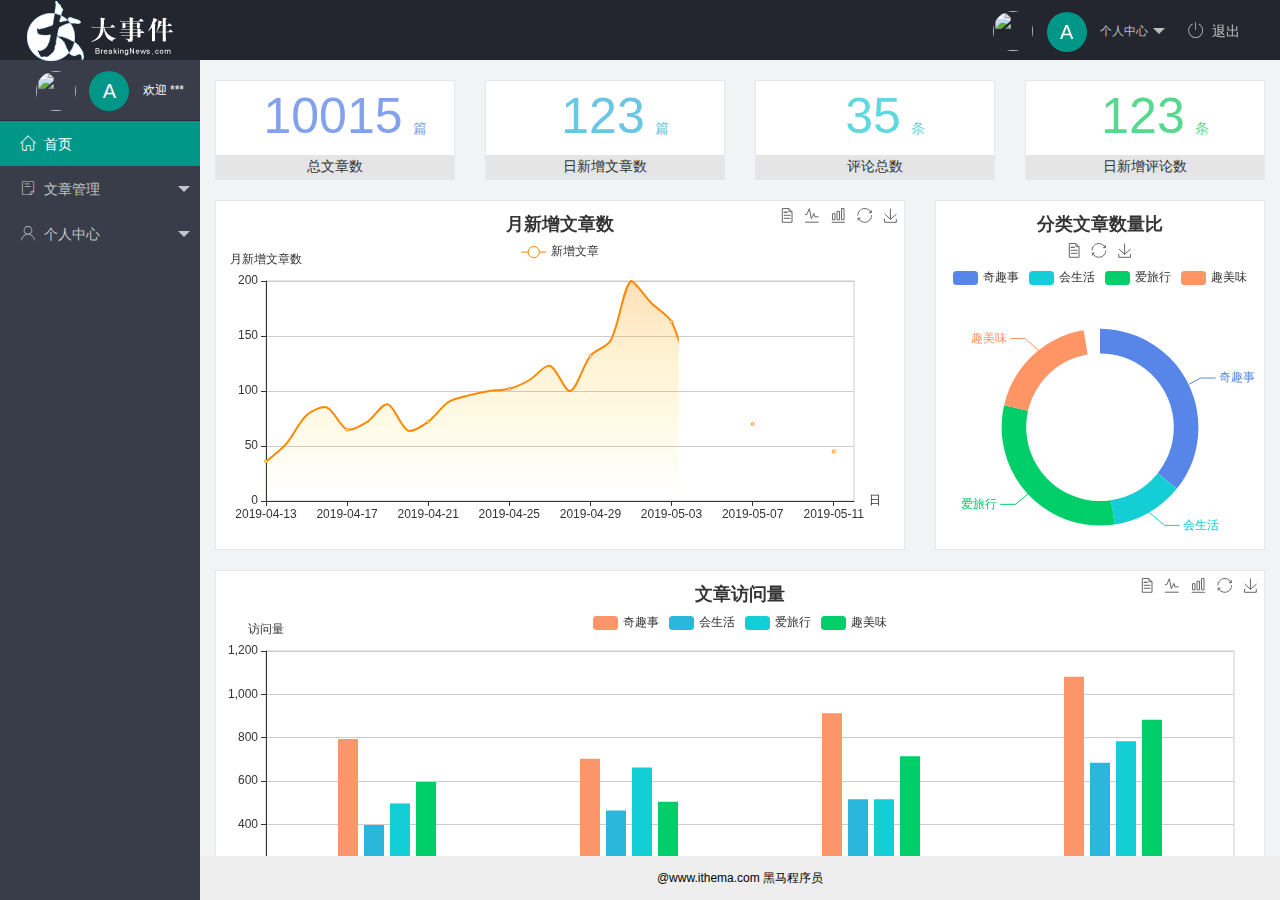
==== commit 4f46bcdf: "完成个人中心功能开发" ====
--- a/index.html
+++ b/index.html
@@ -41,9 +41,9 @@
                             个人中心
                         </a>
                         <dl class="layui-nav-child">
-                            <dd><a href="">基本资料</a></dd>
-                            <dd><a href="">更换头像</a></dd>
-                            <dd><a href="">重置密码</a></dd>
+                            <dd><a href="/user/user_info.html" target="fm">基本资料</a></dd>
+                            <dd><a href="/user/user_avatar.html" target="fm">更换头像</a></dd>
+                            <dd><a href="user/user_pwd.html" target="fm">重置密码</a></dd>
                         </dl>
                     </li>
                     <li class="layui-nav-item" lay-header-event="menuRight" lay-unselect>
@@ -78,9 +78,9 @@
                         <li class="layui-nav-item">
                             <a href="javascript:;"><span class="iconfont icon-user"></span>个人中心</a>
                             <dl class="layui-nav-child">
-                                <dd><a href="javascript:;"><i class="layui-icon layui-icon-app"></i> 基本资料</a></dd>
-                                <dd><a href="javascript:;"><i class="layui-icon layui-icon-app"></i> 更换头像</a></dd>
-                                <dd><a href="javascript:;"><i class="layui-icon layui-icon-app"></i> 重置密码</a></dd>
+                                <dd><a href="/user/user_info.html" target="fm"><i class="layui-icon layui-icon-app"></i> 基本资料</a></dd>
+                                <dd><a href="/user/user_avatar.html" target="fm"><i class="layui-icon layui-icon-app"></i> 更换头像</a></dd>
+                                <dd><a href="user/user_pwd.html" target="fm"><i class="layui-icon layui-icon-app"></i> 重置密码</a></dd>
                             </dl>
                         </li>
       
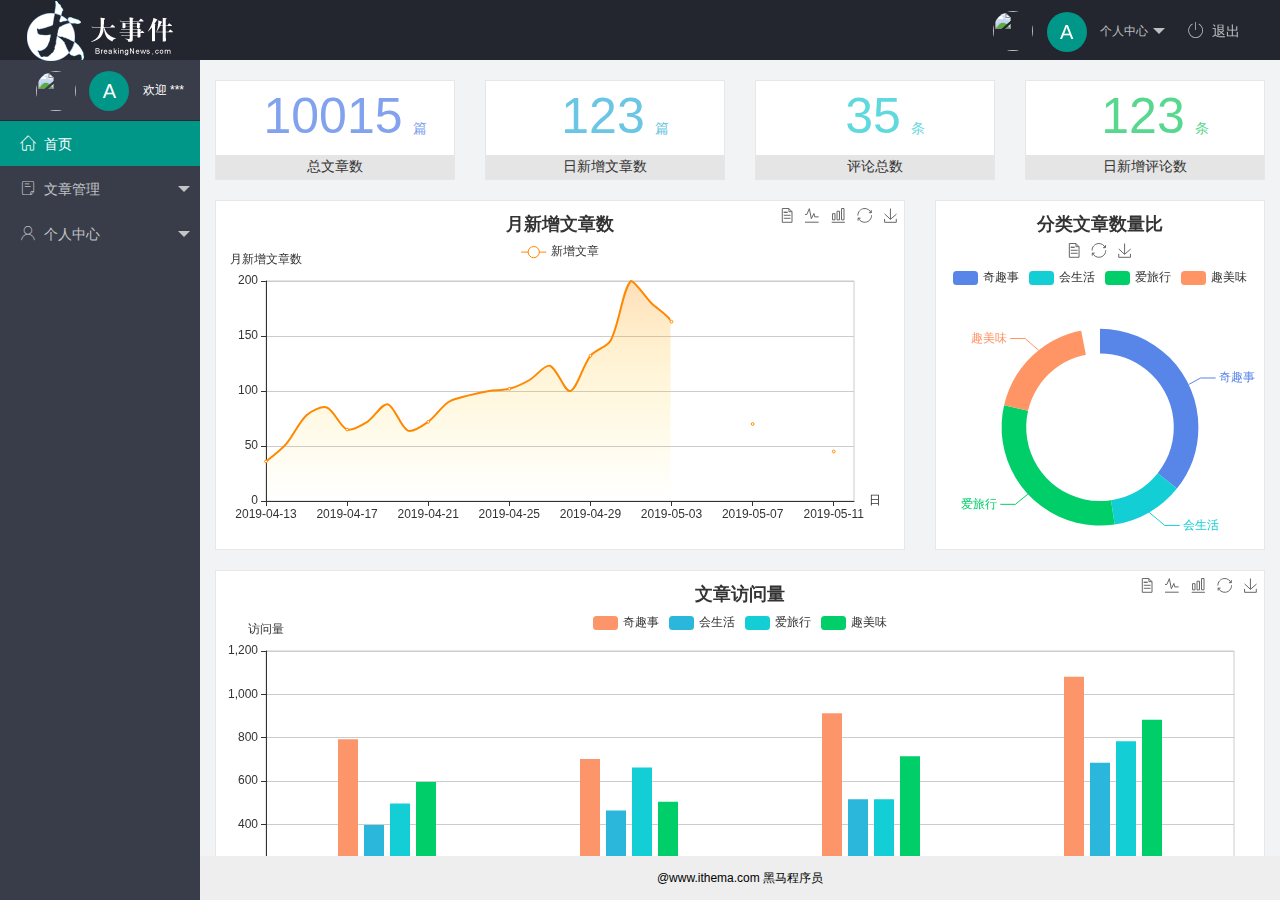
==== commit 75f55e42: "完成文章管理相关功能的开发" ====
--- a/index.html
+++ b/index.html
@@ -70,9 +70,9 @@
                         <li class="layui-nav-item">
                             <a class="" href="javascript:;"><span class="iconfont icon-16"></span>文章管理</a>
                             <dl class="layui-nav-child">
-                                <dd><a href="javascript:;"><i class="layui-icon layui-icon-app"></i> 文章类别</a></dd>
-                                <dd><a href="javascript:;"><i class="layui-icon layui-icon-app"></i> 文章列表</a></dd>
-                                <dd><a href="javascript:;"><i class="layui-icon layui-icon-app"></i> 发布文章</a></dd>
+                                <dd><a href="/article/art_cate.html" target="fm"><i class="layui-icon layui-icon-app"></i> 文章类别</a></dd>
+                                <dd><a href="/article/art_list.html" target="fm"><i class="layui-icon layui-icon-app"></i> 文章列表</a></dd>
+                                <dd><a href="/article/art_pub.html" target="fm"><i class="layui-icon layui-icon-app"></i> 发布文章</a></dd>
                             </dl>
                         </li>
                         <li class="layui-nav-item">
